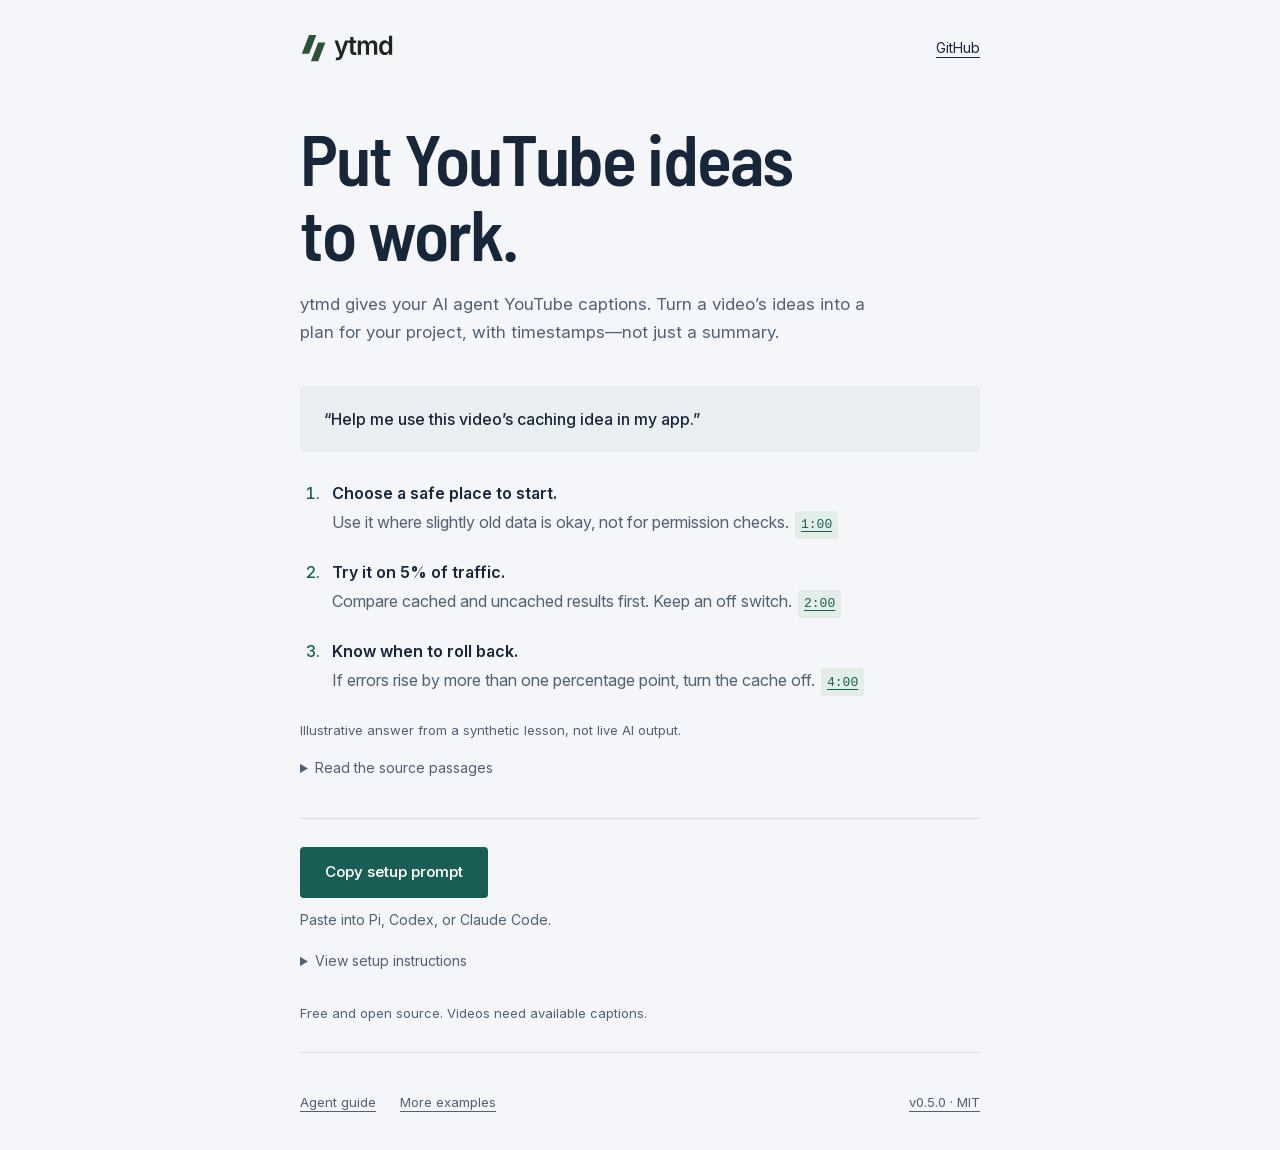
==== site/index.html @ 520b47d1 "Simplify the landing page to one use case and one setup action." ====
<!doctype html>
<html lang="en">
<head>
  <meta charset="utf-8">
  <meta name="viewport" content="width=device-width, initial-scale=1">
  <meta name="theme-color" content="#f4f6fa">
  <title>ytmd — Put YouTube ideas to work</title>
  <meta name="description" content="Give your agent a YouTube video and a task. Get practical next steps, with timestamps you can check. For Pi, Codex, and Claude Code.">
  <link rel="canonical" href="https://gvkhosla.github.io/ytmd/">
  <link rel="alternate" type="text/plain" title="Agent instructions" href="./llms.txt">
  <link rel="sitemap" type="application/xml" href="./sitemap.xml">
  <meta property="og:type" content="website">
  <meta property="og:title" content="ytmd — Put YouTube ideas to work">
  <meta property="og:description" content="A video and a task. Practical next steps, with timestamps. For your existing Pi, Codex, or Claude Code agent.">
  <meta property="og:url" content="https://gvkhosla.github.io/ytmd/">
  <meta property="og:image" content="https://gvkhosla.github.io/ytmd/assets/social.png?v=0.5.0-simple1">
  <meta property="og:image:width" content="1200">
  <meta property="og:image:height" content="630">
  <meta property="og:image:alt" content="ytmd — Put YouTube ideas to work. One video, a task, and an illustrative plan with timestamps.">
  <meta name="twitter:card" content="summary_large_image">
  <meta name="twitter:title" content="ytmd — Put YouTube ideas to work">
  <meta name="twitter:description" content="Give your agent a video and a task. Get practical next steps with timestamps you can check.">
  <meta name="twitter:image" content="https://gvkhosla.github.io/ytmd/assets/social.png?v=0.5.0-simple1">
  <link rel="icon" type="image/svg+xml" href="./assets/favicon.svg">
  <link rel="preload" href="./assets/BarlowSemiCondensed-SemiBold.ttf" as="font" type="font/ttf" crossorigin>
  <link rel="preload" href="./assets/InterVariable.woff2" as="font" type="font/woff2" crossorigin>
  <link rel="stylesheet" href="./style.css?v=0.5.0-simple1">
  <script src="./app.js?v=0.5.0-simple1" defer></script>
  <script type="application/ld+json">{"@context":"https://schema.org","@type":"SoftwareApplication","name":"ytmd","url":"https://gvkhosla.github.io/ytmd/","description":"Local captions, chapter reads, and timestamped evidence for understanding and applying YouTube videos with an existing agent.","applicationCategory":"DeveloperApplication","operatingSystem":"macOS, Linux","softwareVersion":"0.5.0","license":"https://github.com/gvkhosla/ytmd/blob/v0.5.0/LICENSE","offers":{"@type":"Offer","price":"0","priceCurrency":"USD"}}</script>
</head>
<body>
  <a class="skip-link" href="#main">Skip to content</a>
  <header class="site-header page-width">
    <a class="brand" href="./" aria-label="ytmd homepage"><img src="./assets/wordmark.svg" width="94" height="29" alt="ytmd"></a>
    <a href="https://github.com/gvkhosla/ytmd">GitHub</a>
  </header>
  <main id="main" class="page-width">
    <section class="intro" aria-labelledby="hero-title">
      <h1 id="hero-title">Put YouTube ideas<br>to work.</h1>
      <p>ytmd gives your AI agent YouTube captions. Turn a video’s ideas into a plan for your project, with timestamps—not just a summary.</p>
    </section>

    <section class="example" id="use" aria-label="Example: apply a video to your app">
      <p class="question">“Help me use this video’s caching idea in my app.”</p>
      <ol class="answer">
        <li><h2>Choose a safe place to start.</h2><p>Use it where slightly old data is okay, not for permission checks. <a class="citation" href="#source-60" aria-label="Read source at 1:00">1:00</a></p></li>
        <li><h2>Try it on 5% of traffic.</h2><p>Compare cached and uncached results first. Keep an off switch. <a class="citation" href="#source-120" aria-label="Read source at 2:00">2:00</a></p></li>
        <li><h2>Know when to roll back.</h2><p>If errors rise by more than one percentage point, turn the cache off. <a class="citation" href="#source-240" aria-label="Read source at 4:00">4:00</a></p></li>
      </ol>
      <p class="example-note">Illustrative answer from a synthetic lesson, not live AI output.</p>
      <details class="sources" id="sources">
        <summary>Read the source passages</summary>
        <article id="source-60" tabindex="-1"><h3>1:00 · Prerequisites</h3><p id="quote-60">Prerequisites: measure baseline latency and errors, and confirm that this endpoint permits data up to thirty seconds old. Never use this recipe for authorization decisions.</p></article>
        <article id="source-120" tabindex="-1"><h3>2:00 · Rollout</h3><p id="quote-120">Rollout procedure: shadow reads first, compare the cached and uncached responses, then enable caching for five percent of traffic behind a reversible flag.</p></article>
        <article id="source-240" tabindex="-1"><h3>4:00 · Rollback</h3><p id="quote-240">Rollback condition: if the error rate increases by more than one percentage point over baseline, disable the flag and restore uncached reads. Keep monitoring after rollback.</p></article>
        <p class="source-note">Three selected passages, not a full review. <a href="https://github.com/gvkhosla/ytmd/blob/v0.5.0/evals/cases.json">Full synthetic lesson</a>.</p>
      </details>
    </section>

    <section class="setup" aria-label="Set up ytmd">
      <button class="button" type="button" data-copy="agent-prompt" hidden>Copy setup prompt</button>
      <p class="compatibility">Paste into Pi, Codex, or Claude Code.</p>
      <details id="install">
        <summary>View setup instructions</summary>
        <p id="agent-prompt">Install ytmd using https://gvkhosla.github.io/ytmd/llms.txt. Read the instructions and installer first. Check dependencies, ask before making system changes, and install the CLI and skill for my agent. Verify with ytmd doctor.</p>
        <p>Then restart your agent and give it a video URL and a task.</p>
        <a href="https://github.com/gvkhosla/ytmd#install">Prefer the terminal?</a>
      </details>
      <p class="requirements">Free and open source. Videos need available captions.</p>
    </section>
  </main>
  <footer class="site-footer page-width"><nav aria-label="Documentation"><a href="./llms.txt">Agent guide</a><a href="https://github.com/gvkhosla/ytmd/blob/v0.5.0/examples/README.md">More examples</a></nav><a href="https://github.com/gvkhosla/ytmd/releases/tag/v0.5.0">v0.5.0 · MIT</a></footer>
  <noscript><p class="page-width no-script">Open “View setup instructions” to copy the prompt manually.</p></noscript>
  <p id="copy-status" class="copy-status" role="status" aria-live="polite"></p>
</body>
</html>
---- site/style.css ----
@font-face { font-family: 'Barlow Semi Condensed'; font-style: normal; font-weight: 600; font-display: swap; src: url('./assets/BarlowSemiCondensed-SemiBold.ttf') format('truetype'); }
@font-face { font-family: InterVariable; font-style: normal; font-weight: 100 900; font-display: swap; src: url('./assets/InterVariable.woff2') format('woff2'); }
:root { color-scheme: light; --paper: #f4f6fa; --ink: #172638; --muted: #526071; --green: #195e54; --green-hover: #124b43; --line: #d7dfe7; --selected: #e3eee8; }
* { box-sizing: border-box; scrollbar-color: #91a49f var(--paper); scrollbar-width: thin; }
html { scroll-behavior: smooth; scroll-padding-top: 24px; -webkit-font-smoothing: antialiased; }
body { margin: 0; background: var(--paper); color: var(--ink); font: 16px/1.65 InterVariable, system-ui, sans-serif; }
::selection { background: #e2ec70; color: var(--ink); }
[hidden] { display: none !important; }
:focus-visible { outline: 3px solid var(--green); outline-offset: 4px; }
a { color: inherit; text-underline-offset: 4px; }
a:hover { color: var(--green); }
button { font: inherit; cursor: pointer; }
button:disabled { opacity: .65; cursor: wait; }
p, h1, h2, h3, ol { margin: 0; }
p { text-wrap: pretty; }
h1 { font: 600 clamp(3.25rem, 6vw, 4.5rem)/1.04 'Barlow Semi Condensed', sans-serif; letter-spacing: -.025em; text-wrap: balance; }
h2 { font-size: 1rem; line-height: 1.5; font-weight: 600; }
h3 { font-size: .875rem; line-height: 1.5; font-weight: 600; }
.page-width { width: min(100% - 48px, 680px); margin-inline: auto; }
.skip-link:not(:focus) { position: absolute; width: 1px; height: 1px; overflow: hidden; clip-path: inset(50%); }
.skip-link:focus { position: fixed; top: 12px; left: 12px; z-index: 20; padding: 12px; background: white; }
.site-header { display: flex; align-items: center; justify-content: space-between; min-height: 96px; font-size: .875rem; }
.brand { display: inline-flex; align-items: center; }
.brand img { width: 94px; height: auto; }
.site-header > a:last-child { display: inline-flex; align-items: center; min-height: 44px; }
.intro { padding-top: 24px; }
.intro > p { margin-top: 20px; color: var(--muted); font-size: 1.0625rem; max-width: 60ch; }
.example { margin-top: 40px; }
.question { padding: 20px 24px; background: #e9eef2; border-radius: 4px; font-size: 1rem; font-weight: 500; }
.answer { padding-left: 24px; margin-top: 28px; }
.answer > li { padding-left: 8px; }
.answer > li + li { margin-top: 20px; }
.answer > li::marker { color: var(--green); font-weight: 500; }
.answer p { color: var(--muted); margin-top: 4px; max-width: 65ch; }
.citation { display: inline-flex; align-items: center; min-height: 28px; padding-inline: 6px; margin-inline: 2px; border-radius: 3px; font: 500 .8125rem/1.5 'SFMono-Regular', Consolas, monospace; font-variant-numeric: tabular-nums; background: var(--selected); color: var(--green); text-underline-offset: 3px; }
.citation:hover { background: var(--green); color: white; }
.example-note { font-size: .8125rem; color: var(--muted); margin-top: 24px; }
summary { cursor: pointer; min-height: 44px; padding-block: 10px; font-size: .875rem; color: var(--muted); }
summary:hover { color: var(--green); }
.sources { margin-top: 4px; }
.sources article { padding: 20px; margin-top: 12px; background: #edf1f5; border-radius: 4px; scroll-margin-top: 24px; }
.sources article p { margin-top: 8px; font-size: .9375rem; color: var(--muted); }
.sources article:target { background: var(--selected); }
.sources article:focus { outline: 2px solid var(--green); outline-offset: 2px; }
.source-note { margin-top: 16px; font-size: .8125rem; color: var(--muted); }
.setup { border-top: 1px solid var(--line); margin-top: 28px; padding-top: 28px; }
.button { display: inline-flex; align-items: center; justify-content: center; min-height: 50px; padding: 12px 24px; border: 1px solid transparent; border-radius: 4px; background: var(--green); color: white; font-size: .9375rem; font-weight: 550; }
.button:hover { background: var(--green-hover); }
.compatibility { color: var(--muted); margin-top: 10px; font-size: .875rem; }
#install { margin-top: 8px; }
#install > p { margin-block: 12px; font-size: .9375rem; max-width: 65ch; }
#agent-prompt { padding: 20px; background: #e9eef2; border-radius: 4px; overflow-wrap: anywhere; }
#install > a { display: inline-flex; align-items: center; min-height: 44px; font-size: .875rem; }
.requirements { margin-top: 20px; color: var(--muted); font-size: .8125rem; }
.site-footer { display: flex; align-items: center; justify-content: space-between; gap: 24px; padding-block: 28px; margin-top: 28px; border-top: 1px solid var(--line); color: var(--muted); font-size: .8125rem; }
.site-footer nav { display: flex; gap: 24px; }
.site-footer a { display: inline-flex; align-items: center; min-height: 44px; }
.no-script { padding-bottom: 24px; color: var(--muted); font-size: .875rem; }
.copy-status { position: fixed; bottom: 24px; left: 50%; transform: translateX(-50%); z-index: 20; width: max-content; max-width: calc(100% - 32px); padding: 14px 20px; background: var(--ink); color: white; border-radius: 4px; font-size: .875rem; box-shadow: 0 8px 24px rgb(0 0 0 / 15%); }
.copy-status:empty { display: none; }
@media (max-width: 600px) {
  .page-width { width: calc(100% - 40px); }
  .site-header { min-height: 76px; }
  .intro { padding-top: 16px; }
  .intro > p { font-size: 1rem; }
  .example { margin-top: 28px; }
  .question { padding: 18px; }
  .answer { padding-left: 20px; margin-top: 24px; }
  .answer > li { padding-left: 4px; }
  .citation { min-height: 32px; }
  .button { width: 100%; }
  .site-footer { gap: 12px; flex-wrap: wrap; }
  .site-footer nav { gap: 20px; }
  .site-footer a { min-height: 48px; }
}
@media (prefers-reduced-motion: reduce) { html { scroll-behavior: auto; } }
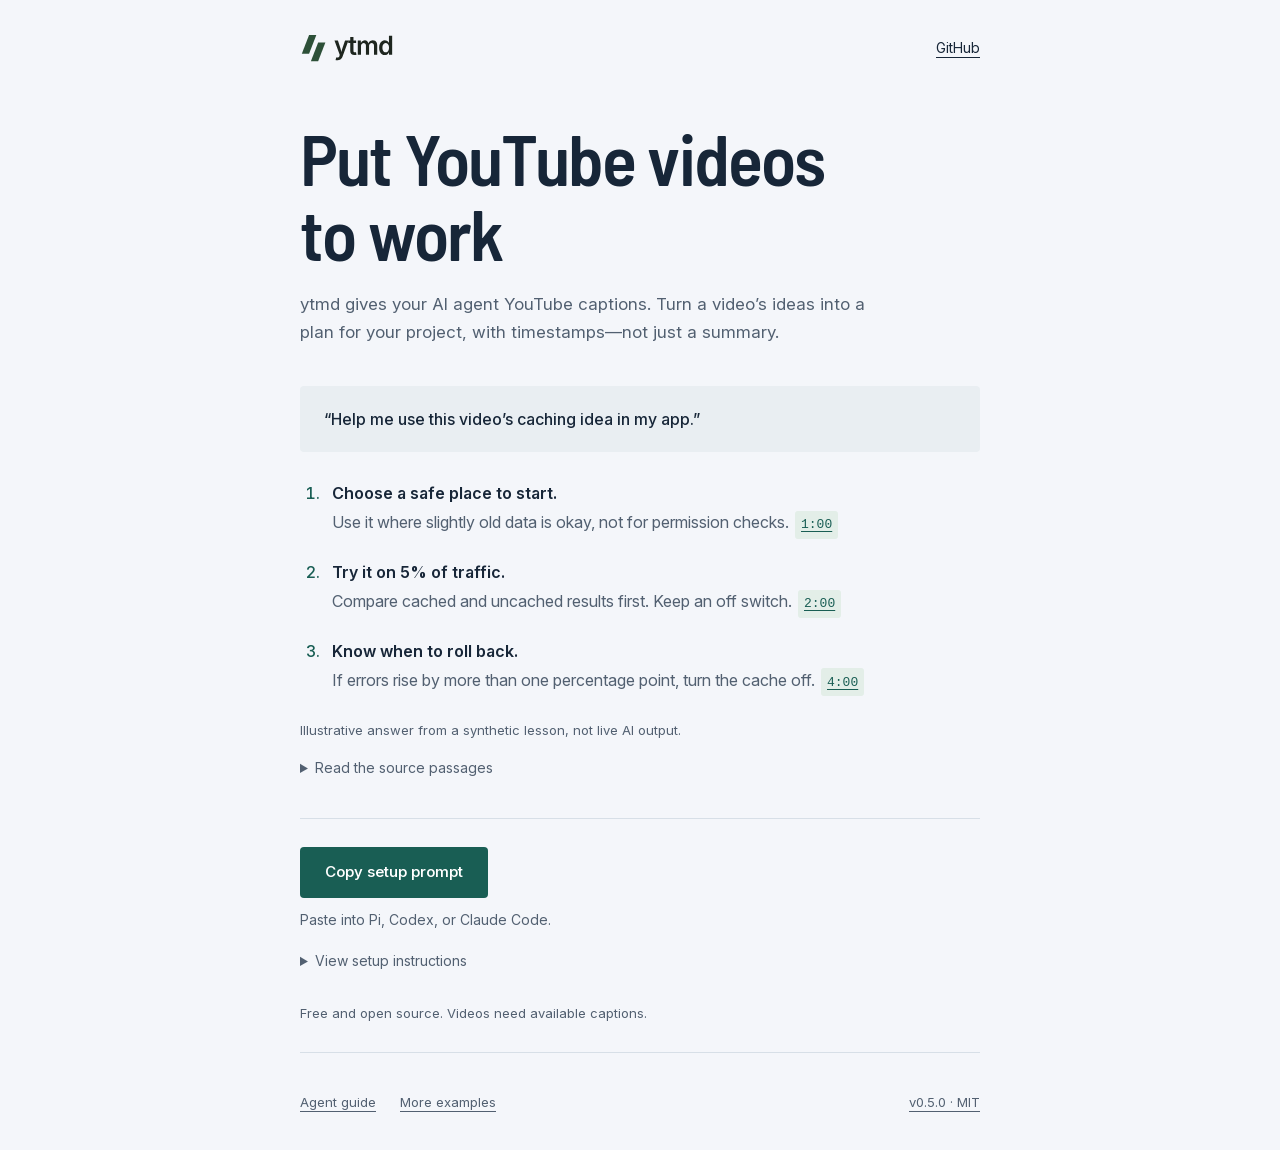
==== commit d915ca14: "Use Put YouTube videos to work as the homepage headline." ====
--- a/site/index.html
+++ b/site/index.html
@@ -36,7 +36,7 @@
   </header>
   <main id="main" class="page-width">
     <section class="intro" aria-labelledby="hero-title">
-      <h1 id="hero-title">Put YouTube ideas<br>to work.</h1>
+      <h1 id="hero-title">Put YouTube videos<br>to work</h1>
       <p>ytmd gives your AI agent YouTube captions. Turn a video’s ideas into a plan for your project, with timestamps—not just a summary.</p>
     </section>
 
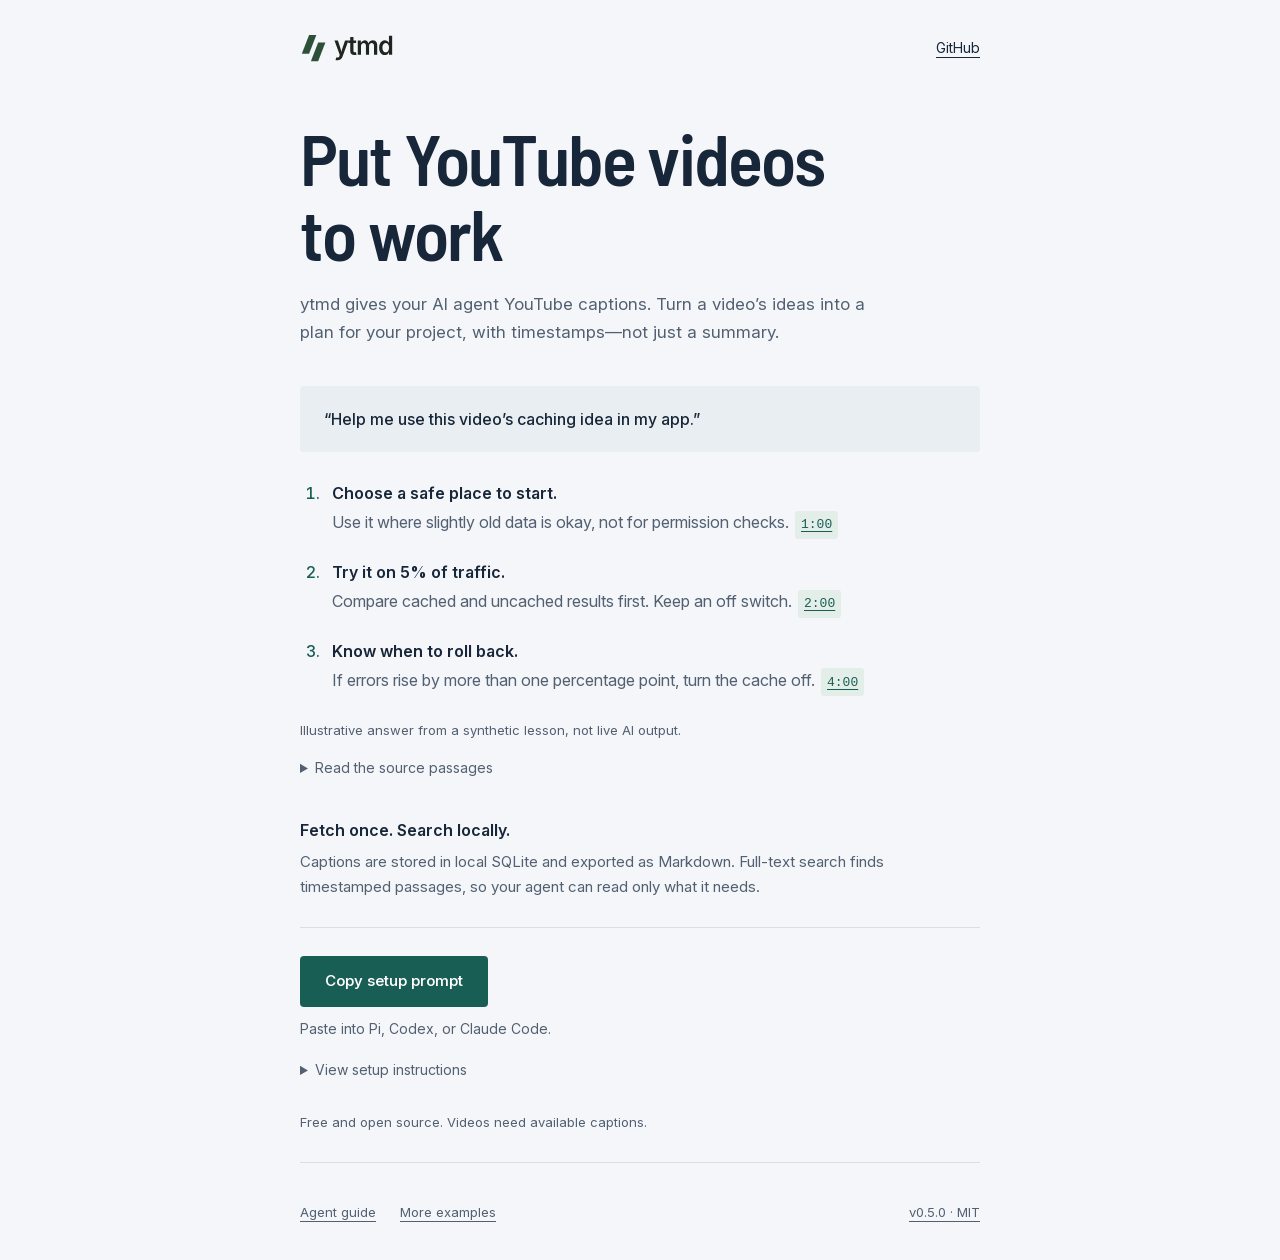
==== commit 3cab3d0e: "Add a short explanation of local storage and full-text retrieval." ====
--- a/site/index.html
+++ b/site/index.html
@@ -24,7 +24,7 @@
   <link rel="icon" type="image/svg+xml" href="./assets/favicon.svg">
   <link rel="preload" href="./assets/BarlowSemiCondensed-SemiBold.ttf" as="font" type="font/ttf" crossorigin>
   <link rel="preload" href="./assets/InterVariable.woff2" as="font" type="font/woff2" crossorigin>
-  <link rel="stylesheet" href="./style.css?v=0.5.0-simple1">
+  <link rel="stylesheet" href="./style.css?v=0.5.0-simple2">
   <script src="./app.js?v=0.5.0-simple1" defer></script>
   <script type="application/ld+json">{"@context":"https://schema.org","@type":"SoftwareApplication","name":"ytmd","url":"https://gvkhosla.github.io/ytmd/","description":"Local captions, chapter reads, and timestamped evidence for understanding and applying YouTube videos with an existing agent.","applicationCategory":"DeveloperApplication","operatingSystem":"macOS, Linux","softwareVersion":"0.5.0","license":"https://github.com/gvkhosla/ytmd/blob/v0.5.0/LICENSE","offers":{"@type":"Offer","price":"0","priceCurrency":"USD"}}</script>
 </head>
@@ -57,6 +57,11 @@
       </details>
     </section>
 
+    <section class="how-it-works" aria-labelledby="how-title">
+      <h2 id="how-title">Fetch once. Search locally.</h2>
+      <p>Captions are stored in local SQLite and exported as Markdown. Full-text search finds timestamped passages, so your agent can read only what it needs.</p>
+    </section>
+
     <section class="setup" aria-label="Set up ytmd">
       <button class="button" type="button" data-copy="agent-prompt" hidden>Copy setup prompt</button>
       <p class="compatibility">Paste into Pi, Codex, or Claude Code.</p>
--- a/site/style.css
+++ b/site/style.css
@@ -43,6 +43,8 @@
 .sources article:target { background: var(--selected); }
 .sources article:focus { outline: 2px solid var(--green); outline-offset: 2px; }
 .source-note { margin-top: 16px; font-size: .8125rem; color: var(--muted); }
+.how-it-works { margin-top: 28px; }
+.how-it-works p { margin-top: 8px; color: var(--muted); font-size: .9375rem; max-width: 65ch; }
 .setup { border-top: 1px solid var(--line); margin-top: 28px; padding-top: 28px; }
 .button { display: inline-flex; align-items: center; justify-content: center; min-height: 50px; padding: 12px 24px; border: 1px solid transparent; border-radius: 4px; background: var(--green); color: white; font-size: .9375rem; font-weight: 550; }
 .button:hover { background: var(--green-hover); }
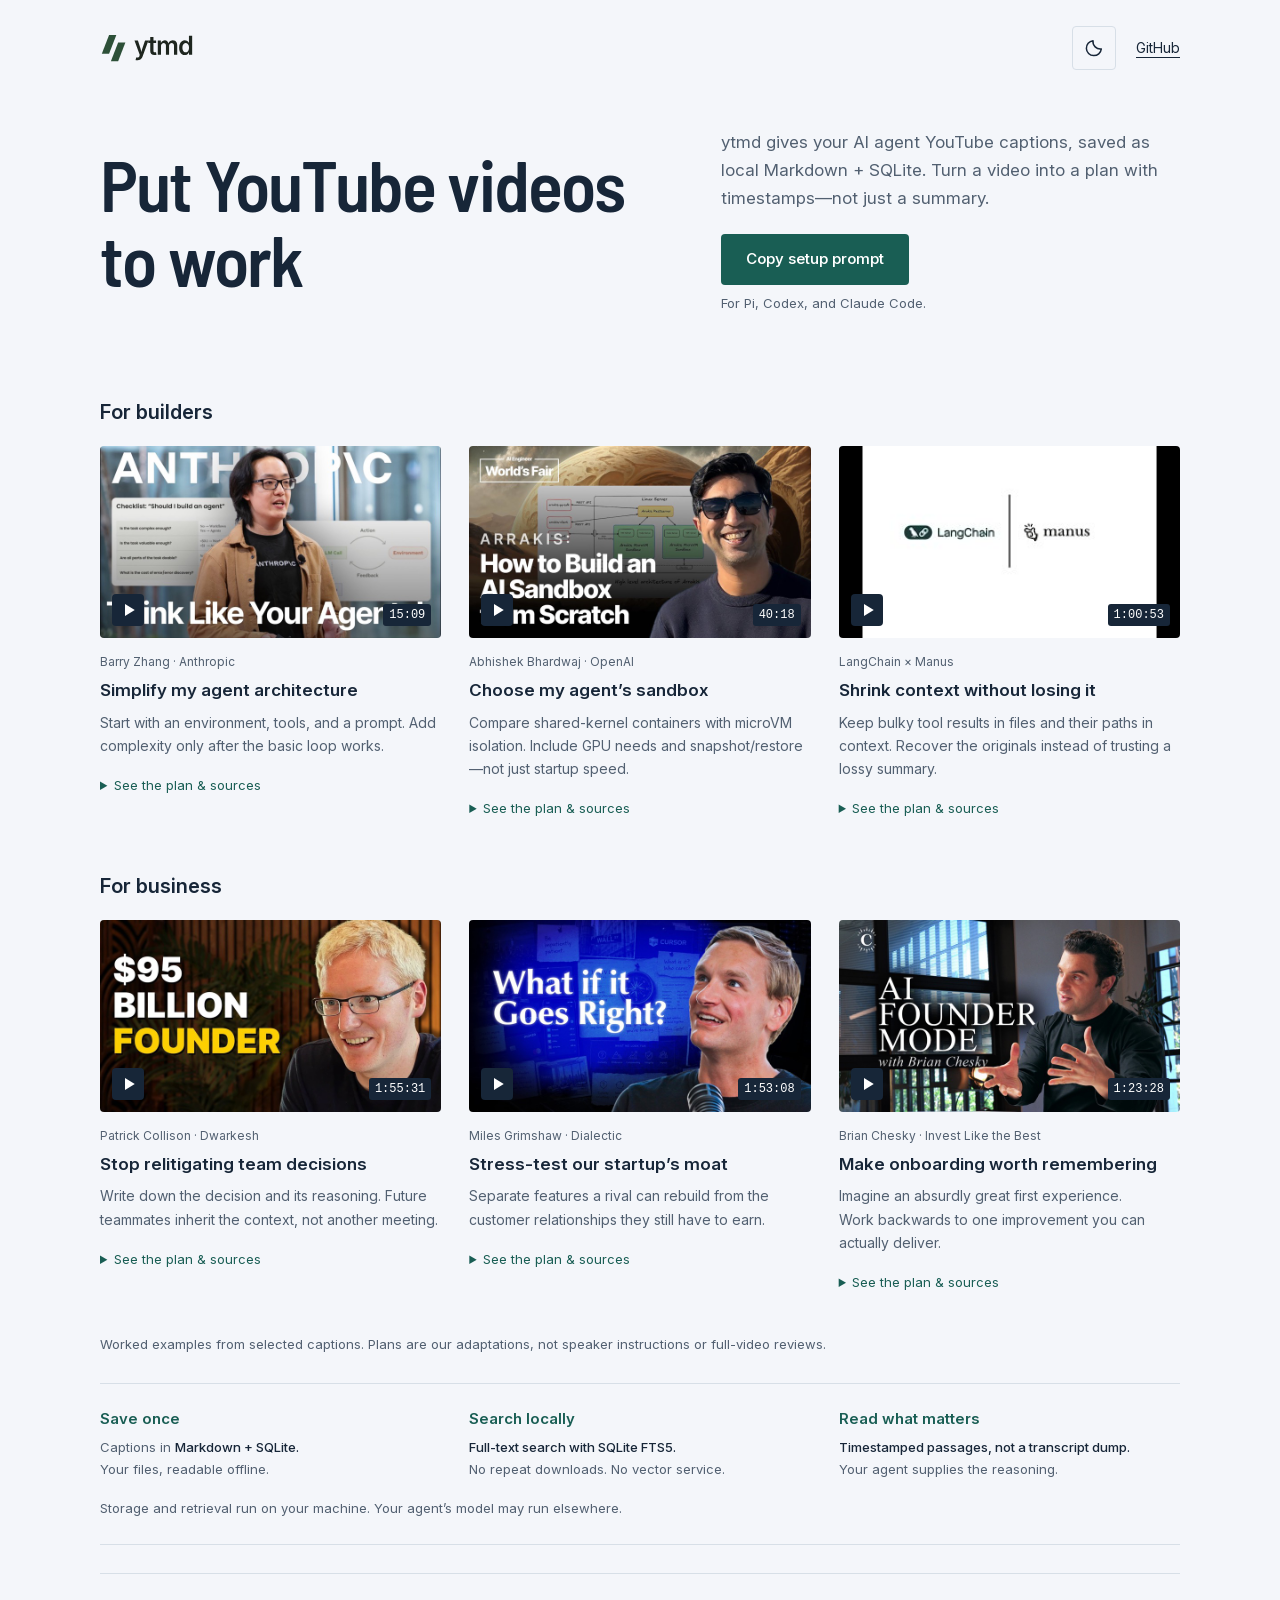
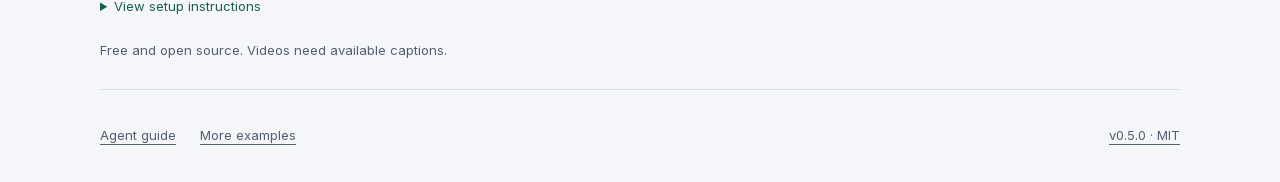
==== commit f1d6a2c2: "Show real video workflows with thumbnails and dark mode" ====
--- a/site/index.html
+++ b/site/index.html
@@ -4,67 +4,231 @@
   <meta charset="utf-8">
   <meta name="viewport" content="width=device-width, initial-scale=1">
   <meta name="theme-color" content="#f4f6fa">
-  <title>ytmd — Put YouTube ideas to work</title>
+  <meta name="color-scheme" content="light dark">
+  <script src="./theme.js?v=0.5.0-videos1"></script>
+  <title>ytmd — Put YouTube videos to work</title>
   <meta name="description" content="Give your agent a YouTube video and a task. Get practical next steps, with timestamps you can check. For Pi, Codex, and Claude Code.">
   <link rel="canonical" href="https://gvkhosla.github.io/ytmd/">
   <link rel="alternate" type="text/plain" title="Agent instructions" href="./llms.txt">
   <link rel="sitemap" type="application/xml" href="./sitemap.xml">
   <meta property="og:type" content="website">
-  <meta property="og:title" content="ytmd — Put YouTube ideas to work">
+  <meta property="og:title" content="ytmd — Put YouTube videos to work">
   <meta property="og:description" content="A video and a task. Practical next steps, with timestamps. For your existing Pi, Codex, or Claude Code agent.">
   <meta property="og:url" content="https://gvkhosla.github.io/ytmd/">
-  <meta property="og:image" content="https://gvkhosla.github.io/ytmd/assets/social.png?v=0.5.0-simple1">
+  <meta property="og:image" content="https://gvkhosla.github.io/ytmd/assets/social.png?v=0.5.0-videos1">
   <meta property="og:image:width" content="1200">
   <meta property="og:image:height" content="630">
-  <meta property="og:image:alt" content="ytmd — Put YouTube ideas to work. One video, a task, and an illustrative plan with timestamps.">
+  <meta property="og:image:alt" content="Put YouTube videos to work. Six real video thumbnails. Local Markdown and SQLite, with evidence for your agent.">
   <meta name="twitter:card" content="summary_large_image">
-  <meta name="twitter:title" content="ytmd — Put YouTube ideas to work">
+  <meta name="twitter:title" content="ytmd — Put YouTube videos to work">
   <meta name="twitter:description" content="Give your agent a video and a task. Get practical next steps with timestamps you can check.">
-  <meta name="twitter:image" content="https://gvkhosla.github.io/ytmd/assets/social.png?v=0.5.0-simple1">
+  <meta name="twitter:image" content="https://gvkhosla.github.io/ytmd/assets/social.png?v=0.5.0-videos1">
   <link rel="icon" type="image/svg+xml" href="./assets/favicon.svg">
   <link rel="preload" href="./assets/BarlowSemiCondensed-SemiBold.ttf" as="font" type="font/ttf" crossorigin>
   <link rel="preload" href="./assets/InterVariable.woff2" as="font" type="font/woff2" crossorigin>
-  <link rel="stylesheet" href="./style.css?v=0.5.0-simple2">
-  <script src="./app.js?v=0.5.0-simple1" defer></script>
+  <link rel="stylesheet" href="./style.css?v=0.5.0-videos1">
+  <script src="./app.js?v=0.5.0-videos1" defer></script>
   <script type="application/ld+json">{"@context":"https://schema.org","@type":"SoftwareApplication","name":"ytmd","url":"https://gvkhosla.github.io/ytmd/","description":"Local captions, chapter reads, and timestamped evidence for understanding and applying YouTube videos with an existing agent.","applicationCategory":"DeveloperApplication","operatingSystem":"macOS, Linux","softwareVersion":"0.5.0","license":"https://github.com/gvkhosla/ytmd/blob/v0.5.0/LICENSE","offers":{"@type":"Offer","price":"0","priceCurrency":"USD"}}</script>
 </head>
 <body>
   <a class="skip-link" href="#main">Skip to content</a>
   <header class="site-header page-width">
     <a class="brand" href="./" aria-label="ytmd homepage"><img src="./assets/wordmark.svg" width="94" height="29" alt="ytmd"></a>
-    <a href="https://github.com/gvkhosla/ytmd">GitHub</a>
+    <nav class="header-actions" aria-label="Site">
+      <button class="theme-toggle" id="theme-toggle" type="button" aria-label="Switch to dark mode" hidden>
+        <svg viewBox="0 0 24 24" width="20" height="20" fill="none" stroke="currentColor" stroke-width="1.8" stroke-linecap="round" stroke-linejoin="round" aria-hidden="true">
+          <path class="theme-moon" d="M20.8 13.2A9 9 0 0 1 10.8 3.2a9 9 0 1 0 10 10Z"/>
+          <g class="theme-sun"><circle cx="12" cy="12" r="4"/><path d="M12 2v2m0 16v2M2 12h2m16 0h2M4.9 4.9l1.4 1.4m11.4 11.4 1.4 1.4M4.9 19.1l1.4-1.4M17.7 6.3l1.4-1.4"/></g>
+        </svg>
+      </button>
+      <a href="https://github.com/gvkhosla/ytmd">GitHub</a>
+    </nav>
   </header>
   <main id="main" class="page-width">
     <section class="intro" aria-labelledby="hero-title">
       <h1 id="hero-title">Put YouTube videos<br>to work</h1>
-      <p>ytmd gives your AI agent YouTube captions. Turn a video’s ideas into a plan for your project, with timestamps—not just a summary.</p>
+      <div class="pitch">
+        <p>ytmd gives your AI agent YouTube captions, saved as local Markdown + SQLite. Turn a video into a plan with timestamps—not just a summary.</p>
+        <button class="button" type="button" data-copy="agent-prompt" hidden>Copy setup prompt</button>
+        <p class="compatibility">For Pi, Codex, and Claude Code.</p>
+        <noscript><a href="#install">Set up ytmd</a></noscript>
+      </div>
     </section>
 
-    <section class="example" id="use" aria-label="Example: apply a video to your app">
-      <p class="question">“Help me use this video’s caching idea in my app.”</p>
-      <ol class="answer">
-        <li><h2>Choose a safe place to start.</h2><p>Use it where slightly old data is okay, not for permission checks. <a class="citation" href="#source-60" aria-label="Read source at 1:00">1:00</a></p></li>
-        <li><h2>Try it on 5% of traffic.</h2><p>Compare cached and uncached results first. Keep an off switch. <a class="citation" href="#source-120" aria-label="Read source at 2:00">2:00</a></p></li>
-        <li><h2>Know when to roll back.</h2><p>If errors rise by more than one percentage point, turn the cache off. <a class="citation" href="#source-240" aria-label="Read source at 4:00">4:00</a></p></li>
+    <!-- BEGIN VIDEO EXAMPLES -->
+    <section id="use" aria-label="Real video examples">
+      <section class="video-group" aria-labelledby="technical-title">
+        <h2 id="technical-title">For builders</h2>
+        <div class="video-grid">
+          <article class="video" aria-labelledby="task-D7_ipDqhtwk">
+            <a class="thumbnail" href="https://www.youtube.com/watch?v=D7_ipDqhtwk" aria-label="Watch How We Build Effective Agents: Barry Zhang, Anthropic on YouTube">
+              <img src="./assets/videos/D7_ipDqhtwk.jpg" width="320" height="180" loading="lazy" decoding="async" alt="">
+              <svg class="play" viewBox="0 0 32 32" width="32" height="32" aria-hidden="true"><path d="M12 8l13 8-13 8z"/></svg>
+              <span class="duration" aria-hidden="true">15:09</span>
+            </a>
+            <p class="byline">Barry Zhang · Anthropic</p>
+            <h3 id="task-D7_ipDqhtwk">Simplify my agent architecture</h3>
+            <p class="result">Start with an environment, tools, and a prompt. Add complexity only after the basic loop works.</p>
+            <details class="plan" id="plan-D7_ipDqhtwk">
+              <summary>See the plan &amp; sources</summary>
+              <p class="plan-label">Suggested next steps</p>
+              <ol>
+                <li>Define the environment, available tools, goals, and stopping conditions.</li>
+                <li>Start with one model–tool loop. Inspect the feedback each tool returns.</li>
+                <li>Test representative tasks before adding routing, memory, or parallel agents.</li>
+              </ol>
+              <div class="evidence" id="evidence-D7_ipDqhtwk" tabindex="-1">
+                <p class="source-title"><a href="https://www.youtube.com/watch?v=D7_ipDqhtwk">How We Build Effective Agents: Barry Zhang, Anthropic</a></p>
+                <blockquote><p><q>They&#x27;re models using tools in a loop.</q> <a class="citation" href="https://www.youtube.com/watch?v=D7_ipDqhtwk&amp;t=346s" aria-label="Watch source at 5:46">5:46</a></p></blockquote>
+                <blockquote><p><q>any complexity up front is really going to kill iteration speed.</q> <a class="citation" href="https://www.youtube.com/watch?v=D7_ipDqhtwk&amp;t=378s" aria-label="Watch source at 6:18">6:18</a></p></blockquote>
+                <p class="coverage">Selected search passages about simplicity, tools, and agent loops; not the full talk. Automatic captions; may contain errors.</p>
+              </div>
+            </details>
+          </article>
+          <article class="video" aria-labelledby="task-wsFd22SL1s8">
+            <a class="thumbnail" href="https://www.youtube.com/watch?v=wsFd22SL1s8" aria-label="Watch Arrakis: How To Build An AI Sandbox From Scratch - Abhishek Bhardwaj, OpenAI on YouTube">
+              <img src="./assets/videos/wsFd22SL1s8.jpg" width="320" height="180" loading="lazy" decoding="async" alt="">
+              <svg class="play" viewBox="0 0 32 32" width="32" height="32" aria-hidden="true"><path d="M12 8l13 8-13 8z"/></svg>
+              <span class="duration" aria-hidden="true">40:18</span>
+            </a>
+            <p class="byline">Abhishek Bhardwaj · OpenAI</p>
+            <h3 id="task-wsFd22SL1s8">Choose my agent’s sandbox</h3>
+            <p class="result">Compare shared-kernel containers with microVM isolation. Include GPU needs and snapshot/restore—not just startup speed.</p>
+            <details class="plan" id="plan-wsFd22SL1s8">
+              <summary>See the plan &amp; sources</summary>
+              <p class="plan-label">Suggested next steps</p>
+              <ol>
+                <li>Define what untrusted code must not access: host data, credentials, and network destinations.</li>
+                <li>Compare isolation boundaries, GPU support, and I/O costs for your workload.</li>
+                <li>Prototype snapshot, execute, and restore. Verify state recovery and cleanup with a failing task.</li>
+              </ol>
+              <div class="evidence" id="evidence-wsFd22SL1s8" tabindex="-1">
+                <p class="source-title"><a href="https://www.youtube.com/watch?v=wsFd22SL1s8">Arrakis: How To Build An AI Sandbox From Scratch - Abhishek Bhardwaj, OpenAI</a></p>
+                <blockquote><p><q>each VM has its own guest user space and guest kernel.</q> <a class="citation" href="https://www.youtube.com/watch?v=wsFd22SL1s8&amp;t=874s" aria-label="Watch source at 14:34">14:34</a></p></blockquote>
+                <blockquote><p><q>you do get GPU access more easily in G Visor and containers versus like microVMs</q> <a class="citation" href="https://www.youtube.com/watch?v=wsFd22SL1s8&amp;t=1402s" aria-label="Watch source at 23:22">23:22</a></p></blockquote>
+                <p class="coverage">Selected passages on isolation, security trade-offs, and snapshot/restore. The search bundle was budget-limited; not a full architecture review. Automatic captions; may contain errors.</p>
+              </div>
+            </details>
+          </article>
+          <article class="video" aria-labelledby="task-6_BcCthVvb8">
+            <a class="thumbnail" href="https://www.youtube.com/watch?v=6_BcCthVvb8" aria-label="Watch Context Engineering for AI Agents with LangChain and Manus on YouTube">
+              <img src="./assets/videos/6_BcCthVvb8.jpg" width="320" height="180" loading="lazy" decoding="async" alt="">
+              <svg class="play" viewBox="0 0 32 32" width="32" height="32" aria-hidden="true"><path d="M12 8l13 8-13 8z"/></svg>
+              <span class="duration" aria-hidden="true">1:00:53</span>
+            </a>
+            <p class="byline">LangChain × Manus</p>
+            <h3 id="task-6_BcCthVvb8">Shrink context without losing it</h3>
+            <p class="result">Keep bulky tool results in files and their paths in context. Recover the originals instead of trusting a lossy summary.</p>
+            <details class="plan" id="plan-6_BcCthVvb8">
+              <summary>See the plan &amp; sources</summary>
+              <p class="plan-label">Suggested next steps</p>
+              <ol>
+                <li>Persist bulky results; keep paths so the agent can retrieve the originals.</li>
+                <li>Compact older calls first. Retain recent complete tool examples.</li>
+                <li>Evaluate task success and missing-field errors before turning to lossy summaries.</li>
+              </ol>
+              <div class="evidence" id="evidence-6_BcCthVvb8" tabindex="-1">
+                <p class="source-title"><a href="https://www.youtube.com/watch?v=6_BcCthVvb8">Context Engineering for AI Agents with LangChain and Manus</a></p>
+                <blockquote><p><q>drop the super long content field and just keep the path.</q> <a class="citation" href="https://www.youtube.com/watch?v=6_BcCthVvb8&amp;t=954s" aria-label="Watch source at 15:54">15:54</a></p></blockquote>
+                <blockquote><p><q>we still like keep the last few tool calls and tool results in full detail</q> <a class="citation" href="https://www.youtube.com/watch?v=6_BcCthVvb8&amp;t=1127s" aria-label="Watch source at 18:47">18:47</a></p></blockquote>
+                <p class="coverage">Chapter 4, Context reduction in Manus, read completely. Adjacent overlapping caption cues included; not the full conversation. Automatic captions; may contain errors.</p>
+              </div>
+            </details>
+          </article>
+        </div>
+      </section>
+      <section class="video-group" aria-labelledby="business-title">
+        <h2 id="business-title">For business</h2>
+        <div class="video-grid">
+          <article class="video" aria-labelledby="task-WU-lBOAS1VQ">
+            <a class="thumbnail" href="https://www.youtube.com/watch?v=WU-lBOAS1VQ" aria-label="Watch Patrick Collison — Why Silicon Valley&#x27;s most talented should leave on YouTube">
+              <img src="./assets/videos/WU-lBOAS1VQ.jpg" width="320" height="180" loading="lazy" decoding="async" alt="">
+              <svg class="play" viewBox="0 0 32 32" width="32" height="32" aria-hidden="true"><path d="M12 8l13 8-13 8z"/></svg>
+              <span class="duration" aria-hidden="true">1:55:31</span>
+            </a>
+            <p class="byline">Patrick Collison · Dwarkesh</p>
+            <h3 id="task-WU-lBOAS1VQ">Stop relitigating team decisions</h3>
+            <p class="result">Write down the decision and its reasoning. Future teammates inherit the context, not another meeting.</p>
+            <details class="plan" id="plan-WU-lBOAS1VQ">
+              <summary>See the plan &amp; sources</summary>
+              <p class="plan-label">Suggested next steps</p>
+              <ol>
+                <li>Pick a recurring decision your team keeps reopening.</li>
+                <li>Write a one-page note: options, rationale, owner, and a revisit trigger.</li>
+                <li>Ask someone outside the meeting to explain the decision using only that note.</li>
+              </ol>
+              <div class="evidence" id="evidence-WU-lBOAS1VQ" tabindex="-1">
+                <p class="source-title"><a href="https://www.youtube.com/watch?v=WU-lBOAS1VQ">Patrick Collison — Why Silicon Valley&#x27;s most talented should leave</a></p>
+                <blockquote><p><q>I and lots of people write things in order to organize one&#x27;s own thoughts.</q> <a class="citation" href="https://www.youtube.com/watch?v=WU-lBOAS1VQ&amp;t=5368s" aria-label="Watch source at 1:29:28">1:29:28</a></p></blockquote>
+                <p class="coverage">The requested 1:29:02–1:34:02 window on Stripe’s writing culture and internal LLM tools, including overlapping caption cues. Not the full interview. Creator-provided captions; may contain errors.</p>
+              </div>
+            </details>
+          </article>
+          <article class="video" aria-labelledby="task-MZ14rrkHVbg">
+            <a class="thumbnail" href="https://www.youtube.com/watch?v=MZ14rrkHVbg" aria-label="Watch Thrive Capital’s Miles Grimshaw: Why Software Moats Just Disappeared on YouTube">
+              <img src="./assets/videos/MZ14rrkHVbg.jpg" width="320" height="180" loading="lazy" decoding="async" alt="">
+              <svg class="play" viewBox="0 0 32 32" width="32" height="32" aria-hidden="true"><path d="M12 8l13 8-13 8z"/></svg>
+              <span class="duration" aria-hidden="true">1:53:08</span>
+            </a>
+            <p class="byline">Miles Grimshaw · Dialectic</p>
+            <h3 id="task-MZ14rrkHVbg">Stress-test our startup’s moat</h3>
+            <p class="result">Separate features a rival can rebuild from the customer relationships they still have to earn.</p>
+            <details class="plan" id="plan-MZ14rrkHVbg">
+              <summary>See the plan &amp; sources</summary>
+              <p class="plan-label">Suggested next steps</p>
+              <ol>
+                <li>List the features a well-funded rival could recreate with today’s tools.</li>
+                <li>Identify customers and ecosystem relationships that a replica would still have to win.</li>
+                <li>Try one customer-specific feature; check whether customers value it enough to stay.</li>
+              </ol>
+              <div class="evidence" id="evidence-MZ14rrkHVbg" tabindex="-1">
+                <p class="source-title"><a href="https://www.youtube.com/watch?v=MZ14rrkHVbg">Thrive Capital’s Miles Grimshaw: Why Software Moats Just Disappeared</a></p>
+                <blockquote><p><q>Might not have any residents yet, but you can build that city.</q> <a class="citation" href="https://www.youtube.com/watch?v=MZ14rrkHVbg&amp;t=3444s" aria-label="Watch source at 57:24">57:24</a></p></blockquote>
+                <blockquote><p><q>companies now should say yes to like one customer&#x27;s needed feature.</q> <a class="citation" href="https://www.youtube.com/watch?v=MZ14rrkHVbg&amp;t=3714s" aria-label="Watch source at 1:01:54">1:01:54</a></p></blockquote>
+                <p class="coverage">The requested 54:25–1:03:30 window on software moats and bespoke features, including overlapping caption cues. An investor’s thesis, not a verified forecast or full interview review. Creator-provided captions; may contain errors.</p>
+              </div>
+            </details>
+          </article>
+          <article class="video" aria-labelledby="task-eURcW5_uS60">
+            <a class="thumbnail" href="https://www.youtube.com/watch?v=eURcW5_uS60" aria-label="Watch How Brian Chesky Is Redesigning Airbnb for the AI Era on YouTube">
+              <img src="./assets/videos/eURcW5_uS60.jpg" width="320" height="180" loading="lazy" decoding="async" alt="">
+              <svg class="play" viewBox="0 0 32 32" width="32" height="32" aria-hidden="true"><path d="M12 8l13 8-13 8z"/></svg>
+              <span class="duration" aria-hidden="true">1:23:28</span>
+            </a>
+            <p class="byline">Brian Chesky · Invest Like the Best</p>
+            <h3 id="task-eURcW5_uS60">Make onboarding worth remembering</h3>
+            <p class="result">Imagine an absurdly great first experience. Work backwards to one improvement you can actually deliver.</p>
+            <details class="plan" id="plan-eURcW5_uS60">
+              <summary>See the plan &amp; sources</summary>
+              <p class="plan-label">Suggested next steps</p>
+              <ol>
+                <li>Pick one moment: a customer’s first successful use.</li>
+                <li>Sketch a five-star, seven-star, and absurd eleven-star version.</li>
+                <li>Work backwards to one affordable delight. Test it with a customer before scaling.</li>
+              </ol>
+              <div class="evidence" id="evidence-eURcW5_uS60" tabindex="-1">
+                <p class="source-title"><a href="https://www.youtube.com/watch?v=eURcW5_uS60">How Brian Chesky Is Redesigning Airbnb for the AI Era</a></p>
+                <blockquote><p><q>you keep pushing to go so absurd to 10 stars that suddenly six or seven stars doesn&#x27;t seem crazy at all.</q> <a class="citation" href="https://www.youtube.com/watch?v=eURcW5_uS60&amp;t=2356s" aria-label="Watch source at 39:16">39:16</a></p></blockquote>
+                <p class="coverage">Chapter 7, The 11-Star Experience, read completely. Adjacent overlapping caption cues included; not the full interview or a guarantee of product-market fit. Automatic captions; may contain errors.</p>
+              </div>
+            </details>
+          </article>
+        </div>
+      </section>
+      <p class="example-note">Worked examples from selected captions. Plans are our adaptations, not speaker instructions or full-video reviews.</p>
+    </section>
+    <!-- END VIDEO EXAMPLES -->
+
+    <section class="how-it-works" aria-label="Why local retrieval works better">
+      <ol class="pipeline">
+        <li><h2>Save once</h2><p>Captions in <strong>Markdown + SQLite.</strong><br>Your files, readable offline.</p></li>
+        <li><h2>Search locally</h2><p><strong>Full-text search with SQLite FTS5.</strong><br>No repeat downloads. No vector service.</p></li>
+        <li><h2>Read what matters</h2><p><strong>Timestamped passages, not a transcript dump.</strong><br>Your agent supplies the reasoning.</p></li>
       </ol>
-      <p class="example-note">Illustrative answer from a synthetic lesson, not live AI output.</p>
-      <details class="sources" id="sources">
-        <summary>Read the source passages</summary>
-        <article id="source-60" tabindex="-1"><h3>1:00 · Prerequisites</h3><p id="quote-60">Prerequisites: measure baseline latency and errors, and confirm that this endpoint permits data up to thirty seconds old. Never use this recipe for authorization decisions.</p></article>
-        <article id="source-120" tabindex="-1"><h3>2:00 · Rollout</h3><p id="quote-120">Rollout procedure: shadow reads first, compare the cached and uncached responses, then enable caching for five percent of traffic behind a reversible flag.</p></article>
-        <article id="source-240" tabindex="-1"><h3>4:00 · Rollback</h3><p id="quote-240">Rollback condition: if the error rate increases by more than one percentage point over baseline, disable the flag and restore uncached reads. Keep monitoring after rollback.</p></article>
-        <p class="source-note">Three selected passages, not a full review. <a href="https://github.com/gvkhosla/ytmd/blob/v0.5.0/evals/cases.json">Full synthetic lesson</a>.</p>
-      </details>
-    </section>
-
-    <section class="how-it-works" aria-labelledby="how-title">
-      <h2 id="how-title">Fetch once. Search locally.</h2>
-      <p>Captions are stored in local SQLite and exported as Markdown. Full-text search finds timestamped passages, so your agent can read only what it needs.</p>
+      <p class="local-note">Storage and retrieval run on your machine. Your agent’s model may run elsewhere.</p>
     </section>
 
     <section class="setup" aria-label="Set up ytmd">
-      <button class="button" type="button" data-copy="agent-prompt" hidden>Copy setup prompt</button>
-      <p class="compatibility">Paste into Pi, Codex, or Claude Code.</p>
       <details id="install">
         <summary>View setup instructions</summary>
         <p id="agent-prompt">Install ytmd using https://gvkhosla.github.io/ytmd/llms.txt. Read the instructions and installer first. Check dependencies, ask before making system changes, and install the CLI and skill for my agent. Verify with ytmd doctor.</p>
@@ -74,7 +238,7 @@
       <p class="requirements">Free and open source. Videos need available captions.</p>
     </section>
   </main>
-  <footer class="site-footer page-width"><nav aria-label="Documentation"><a href="./llms.txt">Agent guide</a><a href="https://github.com/gvkhosla/ytmd/blob/v0.5.0/examples/README.md">More examples</a></nav><a href="https://github.com/gvkhosla/ytmd/releases/tag/v0.5.0">v0.5.0 · MIT</a></footer>
+  <footer class="site-footer page-width"><nav aria-label="Documentation"><a href="./llms.txt">Agent guide</a><a href="https://github.com/gvkhosla/ytmd/blob/main/examples/README.md">More examples</a></nav><a href="https://github.com/gvkhosla/ytmd/releases/tag/v0.5.0">v0.5.0 · MIT</a></footer>
   <noscript><p class="page-width no-script">Open “View setup instructions” to copy the prompt manually.</p></noscript>
   <p id="copy-status" class="copy-status" role="status" aria-live="polite"></p>
 </body>
--- a/site/style.css
+++ b/site/style.css
@@ -1,76 +1,109 @@
 @font-face { font-family: 'Barlow Semi Condensed'; font-style: normal; font-weight: 600; font-display: swap; src: url('./assets/BarlowSemiCondensed-SemiBold.ttf') format('truetype'); }
 @font-face { font-family: InterVariable; font-style: normal; font-weight: 100 900; font-display: swap; src: url('./assets/InterVariable.woff2') format('woff2'); }
-:root { color-scheme: light; --paper: #f4f6fa; --ink: #172638; --muted: #526071; --green: #195e54; --green-hover: #124b43; --line: #d7dfe7; --selected: #e3eee8; }
+:root { color-scheme: light dark; --paper: #f4f6fa; --ink: #172638; --muted: #526071; --green: #195e54; --green-hover: #124b43; --line: #d7dfe7; --selected: #e3eee8; --on-green: #ffffff; --overlay: #172638; --on-overlay: #ffffff; --brand-filter: none; }
+:root[data-theme="light"] { color-scheme: light; }
+:root[data-theme="dark"] { color-scheme: dark; --paper: #101820; --ink: #e6edf5; --muted: #a6b5c5; --green: #8ed4bd; --green-hover: #b5e6d6; --line: #344453; --selected: #203b36; --on-green: #102820; --brand-filter: brightness(0) invert(1); }
+@media (prefers-color-scheme: dark) {
+  :root:not([data-theme="light"]) { color-scheme: dark; --paper: #101820; --ink: #e6edf5; --muted: #a6b5c5; --green: #8ed4bd; --green-hover: #b5e6d6; --line: #344453; --selected: #203b36; --on-green: #102820; --brand-filter: brightness(0) invert(1); }
+}
 * { box-sizing: border-box; scrollbar-color: #91a49f var(--paper); scrollbar-width: thin; }
 html { scroll-behavior: smooth; scroll-padding-top: 24px; -webkit-font-smoothing: antialiased; }
 body { margin: 0; background: var(--paper); color: var(--ink); font: 16px/1.65 InterVariable, system-ui, sans-serif; }
-::selection { background: #e2ec70; color: var(--ink); }
+::selection { background: var(--selected); color: var(--ink); }
 [hidden] { display: none !important; }
 :focus-visible { outline: 3px solid var(--green); outline-offset: 4px; }
 a { color: inherit; text-underline-offset: 4px; }
 a:hover { color: var(--green); }
 button { font: inherit; cursor: pointer; }
 button:disabled { opacity: .65; cursor: wait; }
-p, h1, h2, h3, ol { margin: 0; }
+p, h1, h2, h3, ol, blockquote { margin: 0; }
 p { text-wrap: pretty; }
 h1 { font: 600 clamp(3.25rem, 6vw, 4.5rem)/1.04 'Barlow Semi Condensed', sans-serif; letter-spacing: -.025em; text-wrap: balance; }
-h2 { font-size: 1rem; line-height: 1.5; font-weight: 600; }
-h3 { font-size: .875rem; line-height: 1.5; font-weight: 600; }
-.page-width { width: min(100% - 48px, 680px); margin-inline: auto; }
+h2 { font-size: 1.25rem; line-height: 1.4; font-weight: 600; }
+h3 { font-size: 1.0625rem; line-height: 1.45; font-weight: 600; text-wrap: balance; }
+.page-width { width: min(100% - 48px, 1080px); margin-inline: auto; }
 .skip-link:not(:focus) { position: absolute; width: 1px; height: 1px; overflow: hidden; clip-path: inset(50%); }
-.skip-link:focus { position: fixed; top: 12px; left: 12px; z-index: 20; padding: 12px; background: white; }
+.skip-link:focus { position: fixed; top: 12px; left: 12px; z-index: 20; padding: 12px; background: var(--paper); }
 .site-header { display: flex; align-items: center; justify-content: space-between; min-height: 96px; font-size: .875rem; }
 .brand { display: inline-flex; align-items: center; }
-.brand img { width: 94px; height: auto; }
-.site-header > a:last-child { display: inline-flex; align-items: center; min-height: 44px; }
-.intro { padding-top: 24px; }
-.intro > p { margin-top: 20px; color: var(--muted); font-size: 1.0625rem; max-width: 60ch; }
-.example { margin-top: 40px; }
-.question { padding: 20px 24px; background: #e9eef2; border-radius: 4px; font-size: 1rem; font-weight: 500; }
-.answer { padding-left: 24px; margin-top: 28px; }
-.answer > li { padding-left: 8px; }
-.answer > li + li { margin-top: 20px; }
-.answer > li::marker { color: var(--green); font-weight: 500; }
-.answer p { color: var(--muted); margin-top: 4px; max-width: 65ch; }
-.citation { display: inline-flex; align-items: center; min-height: 28px; padding-inline: 6px; margin-inline: 2px; border-radius: 3px; font: 500 .8125rem/1.5 'SFMono-Regular', Consolas, monospace; font-variant-numeric: tabular-nums; background: var(--selected); color: var(--green); text-underline-offset: 3px; }
-.citation:hover { background: var(--green); color: white; }
-.example-note { font-size: .8125rem; color: var(--muted); margin-top: 24px; }
-summary { cursor: pointer; min-height: 44px; padding-block: 10px; font-size: .875rem; color: var(--muted); }
-summary:hover { color: var(--green); }
-.sources { margin-top: 4px; }
-.sources article { padding: 20px; margin-top: 12px; background: #edf1f5; border-radius: 4px; scroll-margin-top: 24px; }
-.sources article p { margin-top: 8px; font-size: .9375rem; color: var(--muted); }
-.sources article:target { background: var(--selected); }
-.sources article:focus { outline: 2px solid var(--green); outline-offset: 2px; }
-.source-note { margin-top: 16px; font-size: .8125rem; color: var(--muted); }
-.how-it-works { margin-top: 28px; }
-.how-it-works p { margin-top: 8px; color: var(--muted); font-size: .9375rem; max-width: 65ch; }
-.setup { border-top: 1px solid var(--line); margin-top: 28px; padding-top: 28px; }
-.button { display: inline-flex; align-items: center; justify-content: center; min-height: 50px; padding: 12px 24px; border: 1px solid transparent; border-radius: 4px; background: var(--green); color: white; font-size: .9375rem; font-weight: 550; }
+.brand img { width: 94px; height: auto; filter: var(--brand-filter); }
+.header-actions { display: flex; align-items: center; gap: 20px; }
+.header-actions > a { display: inline-flex; align-items: center; min-height: 44px; }
+.theme-toggle { display: inline-flex; align-items: center; justify-content: center; width: 44px; height: 44px; border: 1px solid var(--line); border-radius: 4px; color: var(--ink); background: transparent; }
+.theme-toggle:hover { background: var(--selected); }
+.theme-sun { display: none; }
+[data-theme="dark"] .theme-moon { display: none; }
+[data-theme="dark"] .theme-sun { display: inline; }
+.intro { display: grid; grid-template-columns: 1.25fr 1fr; gap: 48px; align-items: center; padding-block: 32px 44px; }
+.pitch > p:first-child { color: var(--muted); font-size: 1.0625rem; max-width: 50ch; }
+.pitch .button { margin-top: 22px; }
+.button { display: inline-flex; align-items: center; justify-content: center; min-height: 50px; padding: 12px 24px; border: 1px solid transparent; border-radius: 4px; background: var(--green); color: var(--on-green); font-size: .9375rem; font-weight: 550; }
 .button:hover { background: var(--green-hover); }
-.compatibility { color: var(--muted); margin-top: 10px; font-size: .875rem; }
-#install { margin-top: 8px; }
+.compatibility { color: var(--muted); margin-top: 8px; font-size: .8125rem; }
+.how-it-works { margin-top: 28px; padding-block: 24px; border-block: 1px solid var(--line); }
+.pipeline { display: grid; grid-template-columns: repeat(3, minmax(0, 1fr)); gap: 28px; padding: 0; list-style: none; }
+.pipeline h2 { font-size: .9375rem; color: var(--green); }
+.pipeline p { margin-top: 8px; color: var(--muted); font-size: .8125rem; }
+.pipeline strong { color: var(--ink); font-weight: 500; }
+.local-note { margin-top: 18px; font-size: .8125rem; color: var(--muted); }
+.video-group { margin-top: 40px; }
+.video-group > h2 { margin-bottom: 20px; }
+.video-grid { display: grid; grid-template-columns: repeat(3, minmax(0, 1fr)); gap: 32px 28px; align-items: start; }
+.video { min-width: 0; }
+.thumbnail { position: relative; display: block; overflow: hidden; border-radius: 4px; background: var(--line); aspect-ratio: 16 / 9; }
+.thumbnail img { display: block; width: 100%; height: 100%; object-fit: cover; }
+.thumbnail:hover { outline: 2px solid var(--green); outline-offset: 3px; }
+.play { position: absolute; left: 12px; bottom: 12px; width: 32px; height: 32px; padding: 4px; fill: var(--on-overlay); border-radius: 4px; background: var(--overlay); }
+.duration { position: absolute; right: 10px; bottom: 12px; background: var(--overlay); color: var(--on-overlay); padding: 2px 6px; border-radius: 3px; font: 500 .75rem/1.5 'SFMono-Regular', Consolas, monospace; font-variant-numeric: tabular-nums; }
+.byline { font-size: .75rem; color: var(--muted); margin-top: 14px; }
+.video h3 { margin-top: 6px; }
+.result { font-size: .875rem; color: var(--muted); margin-top: 8px; }
+summary { cursor: pointer; min-height: 44px; padding-block: 10px; font-size: .8125rem; color: var(--green); }
+summary:hover { color: var(--green-hover); text-decoration: underline; text-underline-offset: 4px; }
+.plan { margin-top: 8px; }
+.plan-label { font-size: .8125rem; font-weight: 600; margin-block: 8px; }
+.plan ol { padding-left: 20px; font-size: .875rem; }
+.plan li + li { margin-top: 10px; }
+.plan li::marker { color: var(--green); }
+.evidence { border-top: 1px solid var(--line); padding-top: 16px; margin-top: 20px; overflow-wrap: anywhere; scroll-margin-top: 24px; }
+.evidence:focus { outline: 2px solid var(--green); outline-offset: 5px; }
+.evidence:target { background: var(--selected); }
+.source-title { font-size: .8125rem; font-weight: 550; }
+blockquote { font-size: .875rem; margin-top: 14px; color: var(--muted); }
+.citation { display: inline-flex; align-items: center; min-height: 32px; padding-inline: 6px; margin-inline: 2px; border-radius: 3px; font: 500 .8125rem/1.5 'SFMono-Regular', Consolas, monospace; font-variant-numeric: tabular-nums; background: var(--selected); color: var(--green); }
+.citation:hover { background: var(--green); color: var(--on-green); }
+.coverage { margin-top: 12px; font-size: .75rem; color: var(--muted); }
+.example-note { margin-top: 28px; font-size: .8125rem; color: var(--muted); }
+.setup { border-top: 1px solid var(--line); margin-top: 28px; padding-top: 12px; }
 #install > p { margin-block: 12px; font-size: .9375rem; max-width: 65ch; }
-#agent-prompt { padding: 20px; background: #e9eef2; border-radius: 4px; overflow-wrap: anywhere; }
+#agent-prompt { padding: 20px; background: var(--selected); border-radius: 4px; overflow-wrap: anywhere; }
 #install > a { display: inline-flex; align-items: center; min-height: 44px; font-size: .875rem; }
-.requirements { margin-top: 20px; color: var(--muted); font-size: .8125rem; }
-.site-footer { display: flex; align-items: center; justify-content: space-between; gap: 24px; padding-block: 28px; margin-top: 28px; border-top: 1px solid var(--line); color: var(--muted); font-size: .8125rem; }
+.requirements { margin-top: 10px; color: var(--muted); font-size: .8125rem; }
+.site-footer { display: flex; align-items: center; justify-content: space-between; gap: 24px; padding-block: 24px; margin-top: 28px; border-top: 1px solid var(--line); color: var(--muted); font-size: .8125rem; }
 .site-footer nav { display: flex; gap: 24px; }
 .site-footer a { display: inline-flex; align-items: center; min-height: 44px; }
 .no-script { padding-bottom: 24px; color: var(--muted); font-size: .875rem; }
-.copy-status { position: fixed; bottom: 24px; left: 50%; transform: translateX(-50%); z-index: 20; width: max-content; max-width: calc(100% - 32px); padding: 14px 20px; background: var(--ink); color: white; border-radius: 4px; font-size: .875rem; box-shadow: 0 8px 24px rgb(0 0 0 / 15%); }
+.copy-status { position: fixed; bottom: 24px; left: 50%; transform: translateX(-50%); z-index: 20; width: max-content; max-width: calc(100% - 32px); padding: 14px 20px; background: var(--ink); color: var(--paper); border-radius: 4px; font-size: .875rem; box-shadow: 0 8px 24px rgb(0 0 0 / 15%); }
 .copy-status:empty { display: none; }
+@media (max-width: 900px) {
+  .intro { grid-template-columns: 1fr; gap: 24px; }
+  .pitch > p:first-child { max-width: 60ch; }
+  .video-grid { grid-template-columns: repeat(2, minmax(0, 1fr)); }
+}
 @media (max-width: 600px) {
   .page-width { width: calc(100% - 40px); }
   .site-header { min-height: 76px; }
-  .intro { padding-top: 16px; }
-  .intro > p { font-size: 1rem; }
-  .example { margin-top: 28px; }
-  .question { padding: 18px; }
-  .answer { padding-left: 20px; margin-top: 24px; }
-  .answer > li { padding-left: 4px; }
-  .citation { min-height: 32px; }
+  .intro { padding-block: 16px 28px; }
+  .pitch > p:first-child { font-size: 1rem; }
   .button { width: 100%; }
+  .pipeline { grid-template-columns: 1fr; gap: 20px; }
+  .pipeline p { margin-top: 4px; }
+  .local-note { margin-top: 20px; }
+  .video-group { margin-top: 32px; }
+  .video-grid { grid-template-columns: 1fr; gap: 28px; }
+  .video h3 { font-size: 1.125rem; }
+  .result { font-size: .9375rem; }
+  .byline { font-size: .8125rem; }
   .site-footer { gap: 12px; flex-wrap: wrap; }
   .site-footer nav { gap: 20px; }
   .site-footer a { min-height: 48px; }
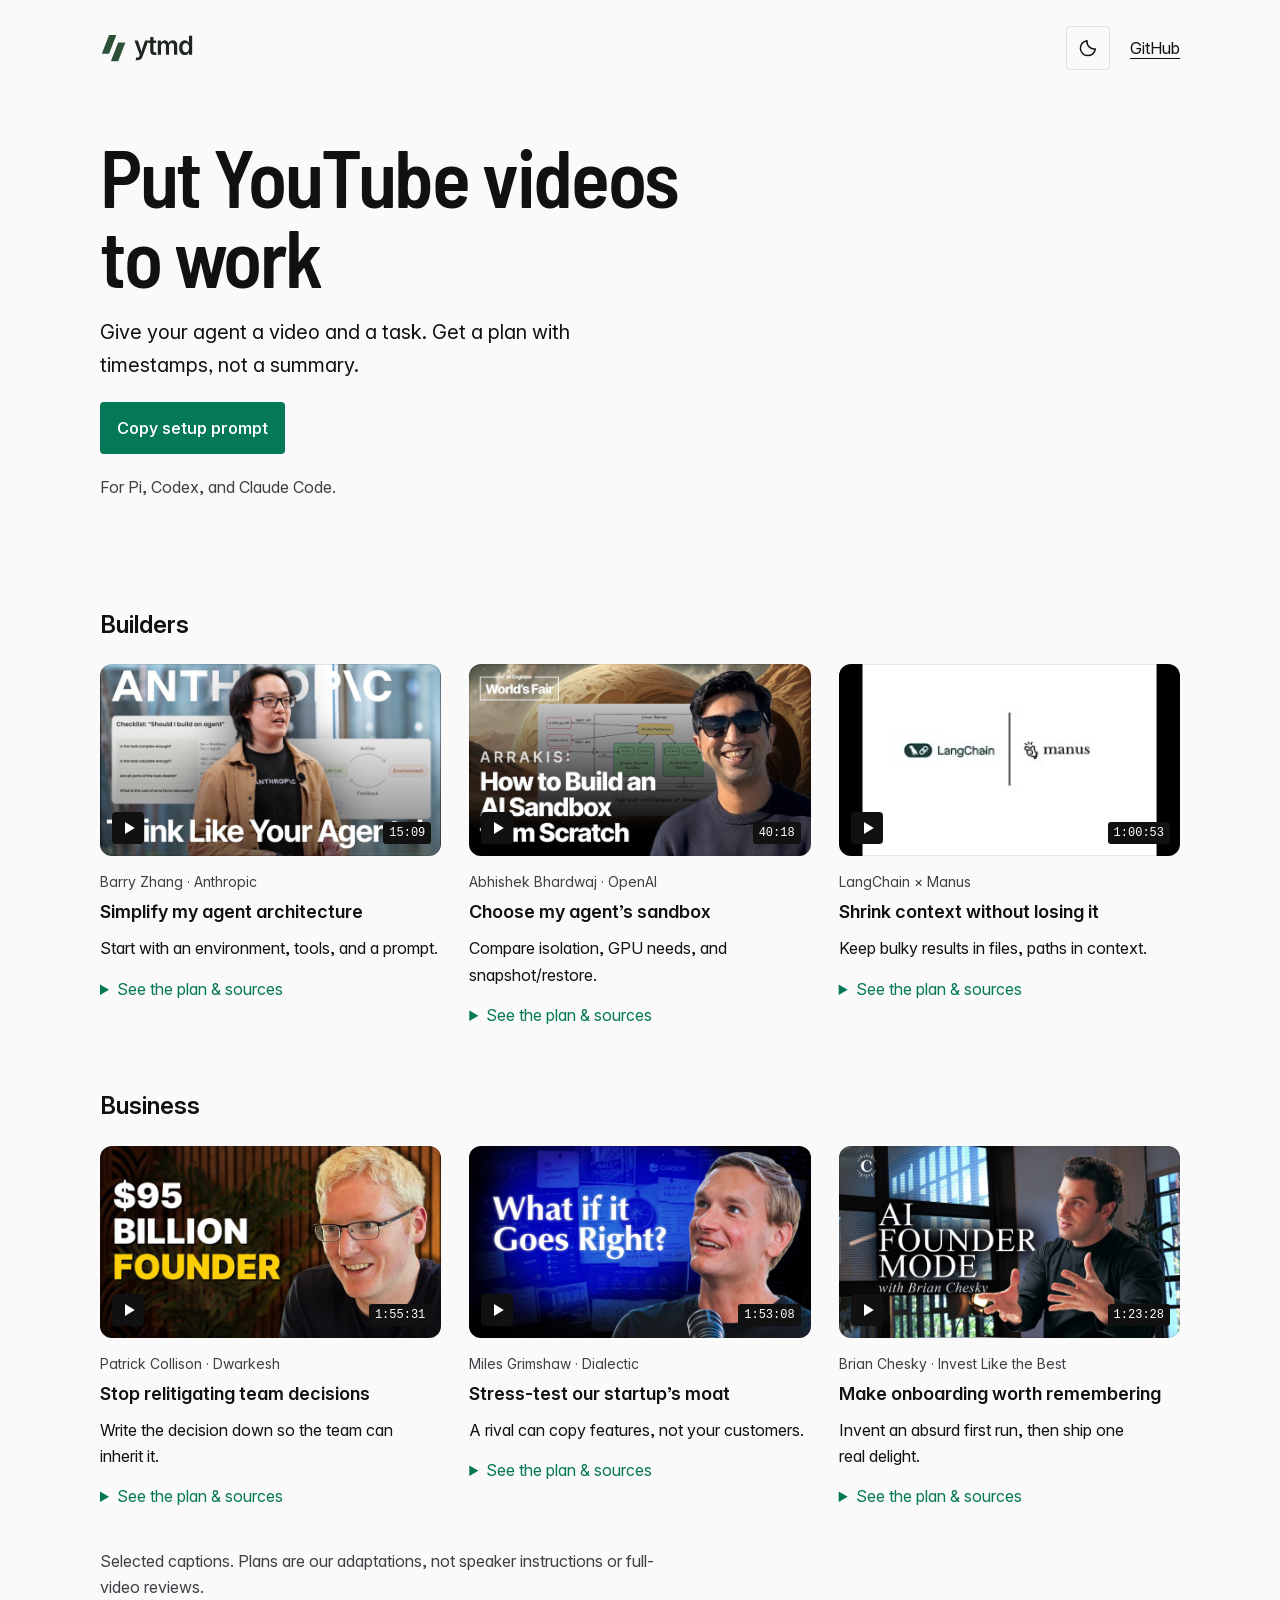
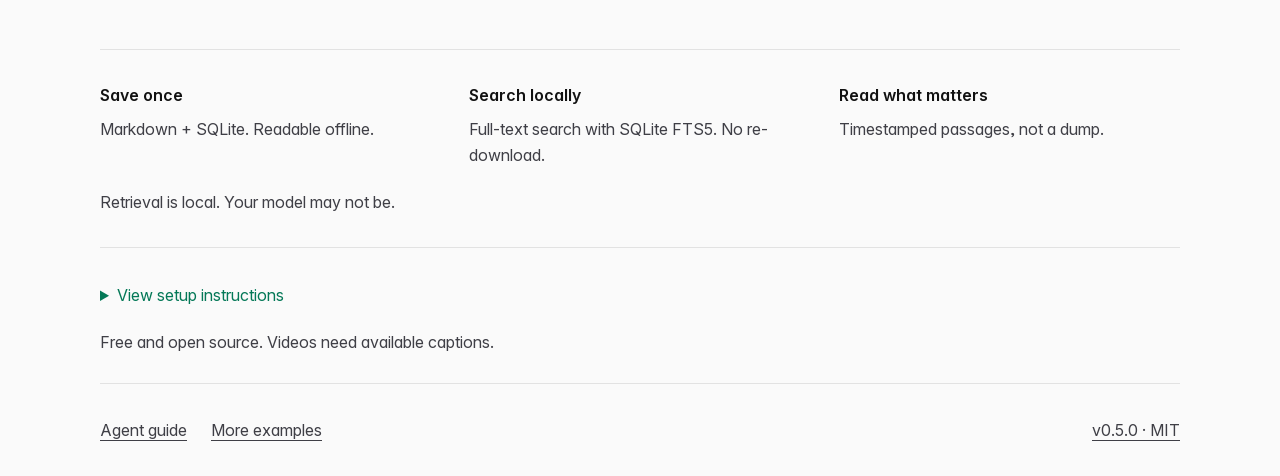
==== commit d52e455e: "Tighten landing copy and raise contrast. Stack the hero, cut default copy to 235 words, and replace " ====
--- a/site/index.html
+++ b/site/index.html
@@ -3,9 +3,9 @@
 <head>
   <meta charset="utf-8">
   <meta name="viewport" content="width=device-width, initial-scale=1">
-  <meta name="theme-color" content="#f4f6fa">
+  <meta name="theme-color" content="#fafafa">
   <meta name="color-scheme" content="light dark">
-  <script src="./theme.js?v=0.5.0-videos1"></script>
+  <script src="./theme.js?v=0.5.0-clarity1"></script>
   <title>ytmd — Put YouTube videos to work</title>
   <meta name="description" content="Give your agent a YouTube video and a task. Get practical next steps, with timestamps you can check. For Pi, Codex, and Claude Code.">
   <link rel="canonical" href="https://gvkhosla.github.io/ytmd/">
@@ -15,25 +15,25 @@
   <meta property="og:title" content="ytmd — Put YouTube videos to work">
   <meta property="og:description" content="A video and a task. Practical next steps, with timestamps. For your existing Pi, Codex, or Claude Code agent.">
   <meta property="og:url" content="https://gvkhosla.github.io/ytmd/">
-  <meta property="og:image" content="https://gvkhosla.github.io/ytmd/assets/social.png?v=0.5.0-videos1">
+  <meta property="og:image" content="https://gvkhosla.github.io/ytmd/assets/social.png?v=0.5.0-clarity1">
   <meta property="og:image:width" content="1200">
   <meta property="og:image:height" content="630">
   <meta property="og:image:alt" content="Put YouTube videos to work. Six real video thumbnails. Local Markdown and SQLite, with evidence for your agent.">
   <meta name="twitter:card" content="summary_large_image">
   <meta name="twitter:title" content="ytmd — Put YouTube videos to work">
   <meta name="twitter:description" content="Give your agent a video and a task. Get practical next steps with timestamps you can check.">
-  <meta name="twitter:image" content="https://gvkhosla.github.io/ytmd/assets/social.png?v=0.5.0-videos1">
+  <meta name="twitter:image" content="https://gvkhosla.github.io/ytmd/assets/social.png?v=0.5.0-clarity1">
   <link rel="icon" type="image/svg+xml" href="./assets/favicon.svg">
   <link rel="preload" href="./assets/BarlowSemiCondensed-SemiBold.ttf" as="font" type="font/ttf" crossorigin>
   <link rel="preload" href="./assets/InterVariable.woff2" as="font" type="font/woff2" crossorigin>
-  <link rel="stylesheet" href="./style.css?v=0.5.0-videos1">
-  <script src="./app.js?v=0.5.0-videos1" defer></script>
+  <link rel="stylesheet" href="./style.css?v=0.5.0-clarity1">
+  <script src="./app.js?v=0.5.0-clarity1" defer></script>
   <script type="application/ld+json">{"@context":"https://schema.org","@type":"SoftwareApplication","name":"ytmd","url":"https://gvkhosla.github.io/ytmd/","description":"Local captions, chapter reads, and timestamped evidence for understanding and applying YouTube videos with an existing agent.","applicationCategory":"DeveloperApplication","operatingSystem":"macOS, Linux","softwareVersion":"0.5.0","license":"https://github.com/gvkhosla/ytmd/blob/v0.5.0/LICENSE","offers":{"@type":"Offer","price":"0","priceCurrency":"USD"}}</script>
 </head>
 <body>
   <a class="skip-link" href="#main">Skip to content</a>
   <header class="site-header page-width">
-    <a class="brand" href="./" aria-label="ytmd homepage"><img src="./assets/wordmark.svg" width="94" height="29" alt="ytmd"></a>
+    <a class="brand" href="./" aria-label="Homepage"><img class="brand-light" src="./assets/wordmark.svg" width="94" height="29" alt="ytmd"><img class="brand-dark" src="./assets/wordmark-dark.svg" width="94" height="29" alt=""></a>
     <nav class="header-actions" aria-label="Site">
       <button class="theme-toggle" id="theme-toggle" type="button" aria-label="Switch to dark mode" hidden>
         <svg viewBox="0 0 24 24" width="20" height="20" fill="none" stroke="currentColor" stroke-width="1.8" stroke-linecap="round" stroke-linejoin="round" aria-hidden="true">
@@ -48,7 +48,7 @@
     <section class="intro" aria-labelledby="hero-title">
       <h1 id="hero-title">Put YouTube videos<br>to work</h1>
       <div class="pitch">
-        <p>ytmd gives your AI agent YouTube captions, saved as local Markdown + SQLite. Turn a video into a plan with timestamps—not just a summary.</p>
+        <p>Give your agent a video and a task. Get a plan with timestamps, not a summary.</p>
         <button class="button" type="button" data-copy="agent-prompt" hidden>Copy setup prompt</button>
         <p class="compatibility">For Pi, Codex, and Claude Code.</p>
         <noscript><a href="#install">Set up ytmd</a></noscript>
@@ -58,7 +58,7 @@
     <!-- BEGIN VIDEO EXAMPLES -->
     <section id="use" aria-label="Real video examples">
       <section class="video-group" aria-labelledby="technical-title">
-        <h2 id="technical-title">For builders</h2>
+        <h2 id="technical-title">Builders</h2>
         <div class="video-grid">
           <article class="video" aria-labelledby="task-D7_ipDqhtwk">
             <a class="thumbnail" href="https://www.youtube.com/watch?v=D7_ipDqhtwk" aria-label="Watch How We Build Effective Agents: Barry Zhang, Anthropic on YouTube">
@@ -68,7 +68,7 @@
             </a>
             <p class="byline">Barry Zhang · Anthropic</p>
             <h3 id="task-D7_ipDqhtwk">Simplify my agent architecture</h3>
-            <p class="result">Start with an environment, tools, and a prompt. Add complexity only after the basic loop works.</p>
+            <p class="result">Start with an environment, tools, and a prompt.</p>
             <details class="plan" id="plan-D7_ipDqhtwk">
               <summary>See the plan &amp; sources</summary>
               <p class="plan-label">Suggested next steps</p>
@@ -93,7 +93,7 @@
             </a>
             <p class="byline">Abhishek Bhardwaj · OpenAI</p>
             <h3 id="task-wsFd22SL1s8">Choose my agent’s sandbox</h3>
-            <p class="result">Compare shared-kernel containers with microVM isolation. Include GPU needs and snapshot/restore—not just startup speed.</p>
+            <p class="result">Compare isolation, GPU needs, and snapshot/restore.</p>
             <details class="plan" id="plan-wsFd22SL1s8">
               <summary>See the plan &amp; sources</summary>
               <p class="plan-label">Suggested next steps</p>
@@ -118,7 +118,7 @@
             </a>
             <p class="byline">LangChain × Manus</p>
             <h3 id="task-6_BcCthVvb8">Shrink context without losing it</h3>
-            <p class="result">Keep bulky tool results in files and their paths in context. Recover the originals instead of trusting a lossy summary.</p>
+            <p class="result">Keep bulky results in files, paths in context.</p>
             <details class="plan" id="plan-6_BcCthVvb8">
               <summary>See the plan &amp; sources</summary>
               <p class="plan-label">Suggested next steps</p>
@@ -138,7 +138,7 @@
         </div>
       </section>
       <section class="video-group" aria-labelledby="business-title">
-        <h2 id="business-title">For business</h2>
+        <h2 id="business-title">Business</h2>
         <div class="video-grid">
           <article class="video" aria-labelledby="task-WU-lBOAS1VQ">
             <a class="thumbnail" href="https://www.youtube.com/watch?v=WU-lBOAS1VQ" aria-label="Watch Patrick Collison — Why Silicon Valley&#x27;s most talented should leave on YouTube">
@@ -148,7 +148,7 @@
             </a>
             <p class="byline">Patrick Collison · Dwarkesh</p>
             <h3 id="task-WU-lBOAS1VQ">Stop relitigating team decisions</h3>
-            <p class="result">Write down the decision and its reasoning. Future teammates inherit the context, not another meeting.</p>
+            <p class="result">Write the decision down so the team can inherit it.</p>
             <details class="plan" id="plan-WU-lBOAS1VQ">
               <summary>See the plan &amp; sources</summary>
               <p class="plan-label">Suggested next steps</p>
@@ -172,7 +172,7 @@
             </a>
             <p class="byline">Miles Grimshaw · Dialectic</p>
             <h3 id="task-MZ14rrkHVbg">Stress-test our startup’s moat</h3>
-            <p class="result">Separate features a rival can rebuild from the customer relationships they still have to earn.</p>
+            <p class="result">A rival can copy features, not your customers.</p>
             <details class="plan" id="plan-MZ14rrkHVbg">
               <summary>See the plan &amp; sources</summary>
               <p class="plan-label">Suggested next steps</p>
@@ -197,7 +197,7 @@
             </a>
             <p class="byline">Brian Chesky · Invest Like the Best</p>
             <h3 id="task-eURcW5_uS60">Make onboarding worth remembering</h3>
-            <p class="result">Imagine an absurdly great first experience. Work backwards to one improvement you can actually deliver.</p>
+            <p class="result">Invent an absurd first run, then ship one real delight.</p>
             <details class="plan" id="plan-eURcW5_uS60">
               <summary>See the plan &amp; sources</summary>
               <p class="plan-label">Suggested next steps</p>
@@ -215,17 +215,17 @@
           </article>
         </div>
       </section>
-      <p class="example-note">Worked examples from selected captions. Plans are our adaptations, not speaker instructions or full-video reviews.</p>
+      <p class="example-note">Selected captions. Plans are our adaptations, not speaker instructions or full-video reviews.</p>
     </section>
     <!-- END VIDEO EXAMPLES -->
 
     <section class="how-it-works" aria-label="Why local retrieval works better">
-      <ol class="pipeline">
-        <li><h2>Save once</h2><p>Captions in <strong>Markdown + SQLite.</strong><br>Your files, readable offline.</p></li>
-        <li><h2>Search locally</h2><p><strong>Full-text search with SQLite FTS5.</strong><br>No repeat downloads. No vector service.</p></li>
-        <li><h2>Read what matters</h2><p><strong>Timestamped passages, not a transcript dump.</strong><br>Your agent supplies the reasoning.</p></li>
-      </ol>
-      <p class="local-note">Storage and retrieval run on your machine. Your agent’s model may run elsewhere.</p>
+      <dl class="pipeline">
+        <div><dt>Save once</dt><dd>Markdown + SQLite. Readable offline.</dd></div>
+        <div><dt>Search locally</dt><dd>Full-text search with SQLite FTS5. No re-download.</dd></div>
+        <div><dt>Read what matters</dt><dd>Timestamped passages, not a dump.</dd></div>
+      </dl>
+      <p class="local-note">Retrieval is local. Your model may not be.</p>
     </section>
 
     <section class="setup" aria-label="Set up ytmd">
--- a/site/style.css
+++ b/site/style.css
@@ -1,14 +1,47 @@
 @font-face { font-family: 'Barlow Semi Condensed'; font-style: normal; font-weight: 600; font-display: swap; src: url('./assets/BarlowSemiCondensed-SemiBold.ttf') format('truetype'); }
 @font-face { font-family: InterVariable; font-style: normal; font-weight: 100 900; font-display: swap; src: url('./assets/InterVariable.woff2') format('woff2'); }
-:root { color-scheme: light dark; --paper: #f4f6fa; --ink: #172638; --muted: #526071; --green: #195e54; --green-hover: #124b43; --line: #d7dfe7; --selected: #e3eee8; --on-green: #ffffff; --overlay: #172638; --on-overlay: #ffffff; --brand-filter: none; }
+:root {
+  color-scheme: light dark;
+  --paper: #fafafa;
+  --ink: #111111;
+  --muted: #3f3f46;
+  --green: #047857;
+  --green-hover: #065f46;
+  --line: rgb(17 17 17 / 10%);
+  --selected: #d1fae5;
+  --on-green: #ffffff;
+  --overlay: #111111;
+  --on-overlay: #ffffff;
+  --radius: 12px;
+}
 :root[data-theme="light"] { color-scheme: light; }
-:root[data-theme="dark"] { color-scheme: dark; --paper: #101820; --ink: #e6edf5; --muted: #a6b5c5; --green: #8ed4bd; --green-hover: #b5e6d6; --line: #344453; --selected: #203b36; --on-green: #102820; --brand-filter: brightness(0) invert(1); }
+:root[data-theme="dark"] {
+  color-scheme: dark;
+  --paper: #0a0a0a;
+  --ink: #fafafa;
+  --muted: #a1a1aa;
+  --green: #34d399;
+  --green-hover: #6ee7b7;
+  --line: rgb(250 250 250 / 12%);
+  --selected: #064e3b;
+  --on-green: #052e16;
+}
 @media (prefers-color-scheme: dark) {
-  :root:not([data-theme="light"]) { color-scheme: dark; --paper: #101820; --ink: #e6edf5; --muted: #a6b5c5; --green: #8ed4bd; --green-hover: #b5e6d6; --line: #344453; --selected: #203b36; --on-green: #102820; --brand-filter: brightness(0) invert(1); }
+  :root:not([data-theme="light"]) {
+    color-scheme: dark;
+    --paper: #0a0a0a;
+    --ink: #fafafa;
+    --muted: #a1a1aa;
+    --green: #34d399;
+    --green-hover: #6ee7b7;
+    --line: rgb(250 250 250 / 12%);
+    --selected: #064e3b;
+    --on-green: #052e16;
+  }
 }
-* { box-sizing: border-box; scrollbar-color: #91a49f var(--paper); scrollbar-width: thin; }
+* { box-sizing: border-box; scrollbar-color: var(--muted) var(--paper); scrollbar-width: thin; }
 html { scroll-behavior: smooth; scroll-padding-top: 24px; -webkit-font-smoothing: antialiased; }
-body { margin: 0; background: var(--paper); color: var(--ink); font: 16px/1.65 InterVariable, system-ui, sans-serif; }
+body { margin: 0; background: var(--paper); color: var(--ink); font: 16px/1.65 InterVariable, system-ui, sans-serif; font-feature-settings: "cv02", "cv03", "cv04", "cv11", "ss01", "ss03"; caret-color: var(--ink); }
 ::selection { background: var(--selected); color: var(--ink); }
 [hidden] { display: none !important; }
 :focus-visible { outline: 3px solid var(--green); outline-offset: 4px; }
@@ -16,94 +49,106 @@
 a:hover { color: var(--green); }
 button { font: inherit; cursor: pointer; }
 button:disabled { opacity: .65; cursor: wait; }
-p, h1, h2, h3, ol, blockquote { margin: 0; }
+p, h1, h2, h3, ol, dl, dd, blockquote { margin: 0; }
 p { text-wrap: pretty; }
-h1 { font: 600 clamp(3.25rem, 6vw, 4.5rem)/1.04 'Barlow Semi Condensed', sans-serif; letter-spacing: -.025em; text-wrap: balance; }
-h2 { font-size: 1.25rem; line-height: 1.4; font-weight: 600; }
-h3 { font-size: 1.0625rem; line-height: 1.45; font-weight: 600; text-wrap: balance; }
+h1, h2, h3 { text-wrap: balance; font-weight: 600; }
+h1 { font-family: 'Barlow Semi Condensed', sans-serif; font-size: clamp(3.25rem, 7vw, 5rem); line-height: 1; letter-spacing: -.03em; }
+h2 { font-size: 1.5rem; }
+h3 { font-size: 1.125rem; }
 .page-width { width: min(100% - 48px, 1080px); margin-inline: auto; }
 .skip-link:not(:focus) { position: absolute; width: 1px; height: 1px; overflow: hidden; clip-path: inset(50%); }
 .skip-link:focus { position: fixed; top: 12px; left: 12px; z-index: 20; padding: 12px; background: var(--paper); }
-.site-header { display: flex; align-items: center; justify-content: space-between; min-height: 96px; font-size: .875rem; }
+.site-header { display: flex; align-items: center; justify-content: space-between; min-height: 96px; font-size: 1rem; }
 .brand { display: inline-flex; align-items: center; }
-.brand img { width: 94px; height: auto; filter: var(--brand-filter); }
+.brand img { width: 94px; height: auto; }
+.brand-dark { display: none; }
+[data-theme="dark"] .brand-light, :root:not([data-theme]) .brand-dark { display: none; }
+[data-theme="dark"] .brand-dark { display: inline; }
+@media (prefers-color-scheme: dark) {
+  :root:not([data-theme="light"]) .brand-light { display: none; }
+  :root:not([data-theme="light"]) .brand-dark { display: inline; }
+}
 .header-actions { display: flex; align-items: center; gap: 20px; }
 .header-actions > a { display: inline-flex; align-items: center; min-height: 44px; }
 .theme-toggle { display: inline-flex; align-items: center; justify-content: center; width: 44px; height: 44px; border: 1px solid var(--line); border-radius: 4px; color: var(--ink); background: transparent; }
 .theme-toggle:hover { background: var(--selected); }
+.theme-toggle svg { flex-shrink: 0; }
 .theme-sun { display: none; }
 [data-theme="dark"] .theme-moon { display: none; }
 [data-theme="dark"] .theme-sun { display: inline; }
-.intro { display: grid; grid-template-columns: 1.25fr 1fr; gap: 48px; align-items: center; padding-block: 32px 44px; }
-.pitch > p:first-child { color: var(--muted); font-size: 1.0625rem; max-width: 50ch; }
-.pitch .button { margin-top: 22px; }
-.button { display: inline-flex; align-items: center; justify-content: center; min-height: 50px; padding: 12px 24px; border: 1px solid transparent; border-radius: 4px; background: var(--green); color: var(--on-green); font-size: .9375rem; font-weight: 550; }
+.intro { display: flex; flex-direction: column; align-items: flex-start; gap: 20px; padding-block: 40px 56px; }
+.pitch { display: flex; flex-direction: column; align-items: flex-start; gap: 20px; }
+.pitch > p:first-child { font-size: 1.25rem; max-width: 40ch; }
+.button { display: inline-flex; align-items: center; justify-content: center; min-height: 48px; padding: 12px 16px; border: 1px solid transparent; border-radius: 4px; background: var(--green); color: var(--on-green); font-size: 1rem; font-weight: 550; }
 .button:hover { background: var(--green-hover); }
-.compatibility { color: var(--muted); margin-top: 8px; font-size: .8125rem; }
-.how-it-works { margin-top: 28px; padding-block: 24px; border-block: 1px solid var(--line); }
-.pipeline { display: grid; grid-template-columns: repeat(3, minmax(0, 1fr)); gap: 28px; padding: 0; list-style: none; }
-.pipeline h2 { font-size: .9375rem; color: var(--green); }
-.pipeline p { margin-top: 8px; color: var(--muted); font-size: .8125rem; }
-.pipeline strong { color: var(--ink); font-weight: 500; }
-.local-note { margin-top: 18px; font-size: .8125rem; color: var(--muted); }
-.video-group { margin-top: 40px; }
+.button:focus-visible { outline-color: var(--green); }
+.compatibility { color: var(--muted); font-size: 1rem; }
+.video-group { margin-top: 48px; }
 .video-group > h2 { margin-bottom: 20px; }
-.video-grid { display: grid; grid-template-columns: repeat(3, minmax(0, 1fr)); gap: 32px 28px; align-items: start; }
-.video { min-width: 0; }
-.thumbnail { position: relative; display: block; overflow: hidden; border-radius: 4px; background: var(--line); aspect-ratio: 16 / 9; }
+.video-grid { display: grid; grid-template-columns: repeat(3, minmax(0, 1fr)); gap: 28px; align-items: start; }
+.video { min-width: 0; display: flex; flex-direction: column; }
+.thumbnail { position: relative; display: block; overflow: hidden; border-radius: min(1vw, var(--radius)); background: var(--line); aspect-ratio: 16 / 9; outline: 1px solid rgb(17 17 17 / 10%); outline-offset: -1px; }
+[data-theme="dark"] .thumbnail { outline-color: rgb(250 250 250 / 10%); }
+@media (prefers-color-scheme: dark) {
+  :root:not([data-theme="light"]) .thumbnail { outline-color: rgb(250 250 250 / 10%); }
+}
 .thumbnail img { display: block; width: 100%; height: 100%; object-fit: cover; }
 .thumbnail:hover { outline: 2px solid var(--green); outline-offset: 3px; }
-.play { position: absolute; left: 12px; bottom: 12px; width: 32px; height: 32px; padding: 4px; fill: var(--on-overlay); border-radius: 4px; background: var(--overlay); }
+.play { position: absolute; left: 12px; bottom: 12px; width: 32px; height: 32px; padding: 4px; fill: var(--on-overlay); border-radius: 4px; background: var(--overlay); flex-shrink: 0; }
 .duration { position: absolute; right: 10px; bottom: 12px; background: var(--overlay); color: var(--on-overlay); padding: 2px 6px; border-radius: 3px; font: 500 .75rem/1.5 'SFMono-Regular', Consolas, monospace; font-variant-numeric: tabular-nums; }
-.byline { font-size: .75rem; color: var(--muted); margin-top: 14px; }
-.video h3 { margin-top: 6px; }
-.result { font-size: .875rem; color: var(--muted); margin-top: 8px; }
-summary { cursor: pointer; min-height: 44px; padding-block: 10px; font-size: .8125rem; color: var(--green); }
+.byline { font-size: .875rem; color: var(--muted); margin-top: 14px; }
+.video h3 { margin-top: 4px; }
+.result { font-size: 1rem; margin-top: 8px; max-width: 56ch; }
+summary { cursor: pointer; min-height: 44px; padding-block: 10px; font-size: 1rem; color: var(--green); }
 summary:hover { color: var(--green-hover); text-decoration: underline; text-underline-offset: 4px; }
-.plan { margin-top: 8px; }
-.plan-label { font-size: .8125rem; font-weight: 600; margin-block: 8px; }
-.plan ol { padding-left: 20px; font-size: .875rem; }
+.plan { margin-top: 4px; }
+.plan-label { font-size: 1rem; font-weight: 600; margin-block: 8px; }
+.plan ol { padding-left: 20px; font-size: 1rem; }
 .plan li + li { margin-top: 10px; }
 .plan li::marker { color: var(--green); }
 .evidence { border-top: 1px solid var(--line); padding-top: 16px; margin-top: 20px; overflow-wrap: anywhere; scroll-margin-top: 24px; }
 .evidence:focus { outline: 2px solid var(--green); outline-offset: 5px; }
 .evidence:target { background: var(--selected); }
-.source-title { font-size: .8125rem; font-weight: 550; }
-blockquote { font-size: .875rem; margin-top: 14px; color: var(--muted); }
+.source-title { font-size: 1rem; font-weight: 550; }
+blockquote { font-size: 1rem; margin-top: 14px; color: var(--muted); }
 .citation { display: inline-flex; align-items: center; min-height: 32px; padding-inline: 6px; margin-inline: 2px; border-radius: 3px; font: 500 .8125rem/1.5 'SFMono-Regular', Consolas, monospace; font-variant-numeric: tabular-nums; background: var(--selected); color: var(--green); }
 .citation:hover { background: var(--green); color: var(--on-green); }
-.coverage { margin-top: 12px; font-size: .75rem; color: var(--muted); }
-.example-note { margin-top: 28px; font-size: .8125rem; color: var(--muted); }
-.setup { border-top: 1px solid var(--line); margin-top: 28px; padding-top: 12px; }
-#install > p { margin-block: 12px; font-size: .9375rem; max-width: 65ch; }
+.coverage { margin-top: 12px; font-size: .875rem; color: var(--muted); }
+.example-note { margin-top: 28px; font-size: 1rem; color: var(--muted); max-width: 56ch; }
+.how-it-works { margin-top: 48px; padding-block: 32px; border-block: 1px solid var(--line); }
+.pipeline { display: grid; grid-template-columns: repeat(3, minmax(0, 1fr)); gap: 28px; }
+.pipeline div { min-width: 0; }
+.pipeline dt { font-size: 1rem; font-weight: 600; }
+.pipeline dd { margin-top: 8px; color: var(--muted); font-size: 1rem; max-width: 36ch; }
+.local-note { margin-top: 20px; font-size: 1rem; color: var(--muted); }
+.setup { margin-top: 12px; padding-top: 12px; }
+#install > p { margin-block: 12px; font-size: 1rem; max-width: 65ch; }
 #agent-prompt { padding: 20px; background: var(--selected); border-radius: 4px; overflow-wrap: anywhere; }
-#install > a { display: inline-flex; align-items: center; min-height: 44px; font-size: .875rem; }
-.requirements { margin-top: 10px; color: var(--muted); font-size: .8125rem; }
-.site-footer { display: flex; align-items: center; justify-content: space-between; gap: 24px; padding-block: 24px; margin-top: 28px; border-top: 1px solid var(--line); color: var(--muted); font-size: .8125rem; }
+#install > a { display: inline-flex; align-items: center; min-height: 44px; font-size: 1rem; }
+.requirements { margin-top: 10px; color: var(--muted); font-size: 1rem; }
+.site-footer { display: flex; align-items: center; justify-content: space-between; gap: 24px; padding-block: 24px; margin-top: 28px; border-top: 1px solid var(--line); color: var(--muted); font-size: 1rem; font-weight: 400; }
 .site-footer nav { display: flex; gap: 24px; }
 .site-footer a { display: inline-flex; align-items: center; min-height: 44px; }
-.no-script { padding-bottom: 24px; color: var(--muted); font-size: .875rem; }
-.copy-status { position: fixed; bottom: 24px; left: 50%; transform: translateX(-50%); z-index: 20; width: max-content; max-width: calc(100% - 32px); padding: 14px 20px; background: var(--ink); color: var(--paper); border-radius: 4px; font-size: .875rem; box-shadow: 0 8px 24px rgb(0 0 0 / 15%); }
+.no-script { padding-bottom: 24px; color: var(--muted); font-size: 1rem; }
+.copy-status { position: fixed; bottom: 24px; left: 50%; transform: translateX(-50%); z-index: 20; width: max-content; max-width: calc(100% - 32px); padding: 14px 20px; background: var(--ink); color: var(--paper); border-radius: 4px; font-size: 1rem; box-shadow: 0 8px 24px rgb(0 0 0 / 15%); }
 .copy-status:empty { display: none; }
+[data-theme="dark"] .copy-status { box-shadow: none; }
+@media (prefers-color-scheme: dark) {
+  :root:not([data-theme="light"]) .copy-status { box-shadow: none; }
+}
 @media (max-width: 900px) {
-  .intro { grid-template-columns: 1fr; gap: 24px; }
-  .pitch > p:first-child { max-width: 60ch; }
-  .video-grid { grid-template-columns: repeat(2, minmax(0, 1fr)); }
+  .video-grid, .pipeline { grid-template-columns: repeat(2, minmax(0, 1fr)); }
+  .pipeline { row-gap: 24px; }
 }
 @media (max-width: 600px) {
   .page-width { width: calc(100% - 40px); }
   .site-header { min-height: 76px; }
-  .intro { padding-block: 16px 28px; }
-  .pitch > p:first-child { font-size: 1rem; }
+  .intro { padding-block: 20px 36px; }
+  .pitch > p:first-child { font-size: 1.125rem; }
   .button { width: 100%; }
-  .pipeline { grid-template-columns: 1fr; gap: 20px; }
-  .pipeline p { margin-top: 4px; }
-  .local-note { margin-top: 20px; }
-  .video-group { margin-top: 32px; }
-  .video-grid { grid-template-columns: 1fr; gap: 28px; }
-  .video h3 { font-size: 1.125rem; }
-  .result { font-size: .9375rem; }
-  .byline { font-size: .8125rem; }
+  .video-group { margin-top: 36px; }
+  .video-grid, .pipeline { grid-template-columns: 1fr; gap: 28px; }
+  h3 { font-size: 1.25rem; }
   .site-footer { gap: 12px; flex-wrap: wrap; }
   .site-footer nav { gap: 20px; }
   .site-footer a { min-height: 48px; }
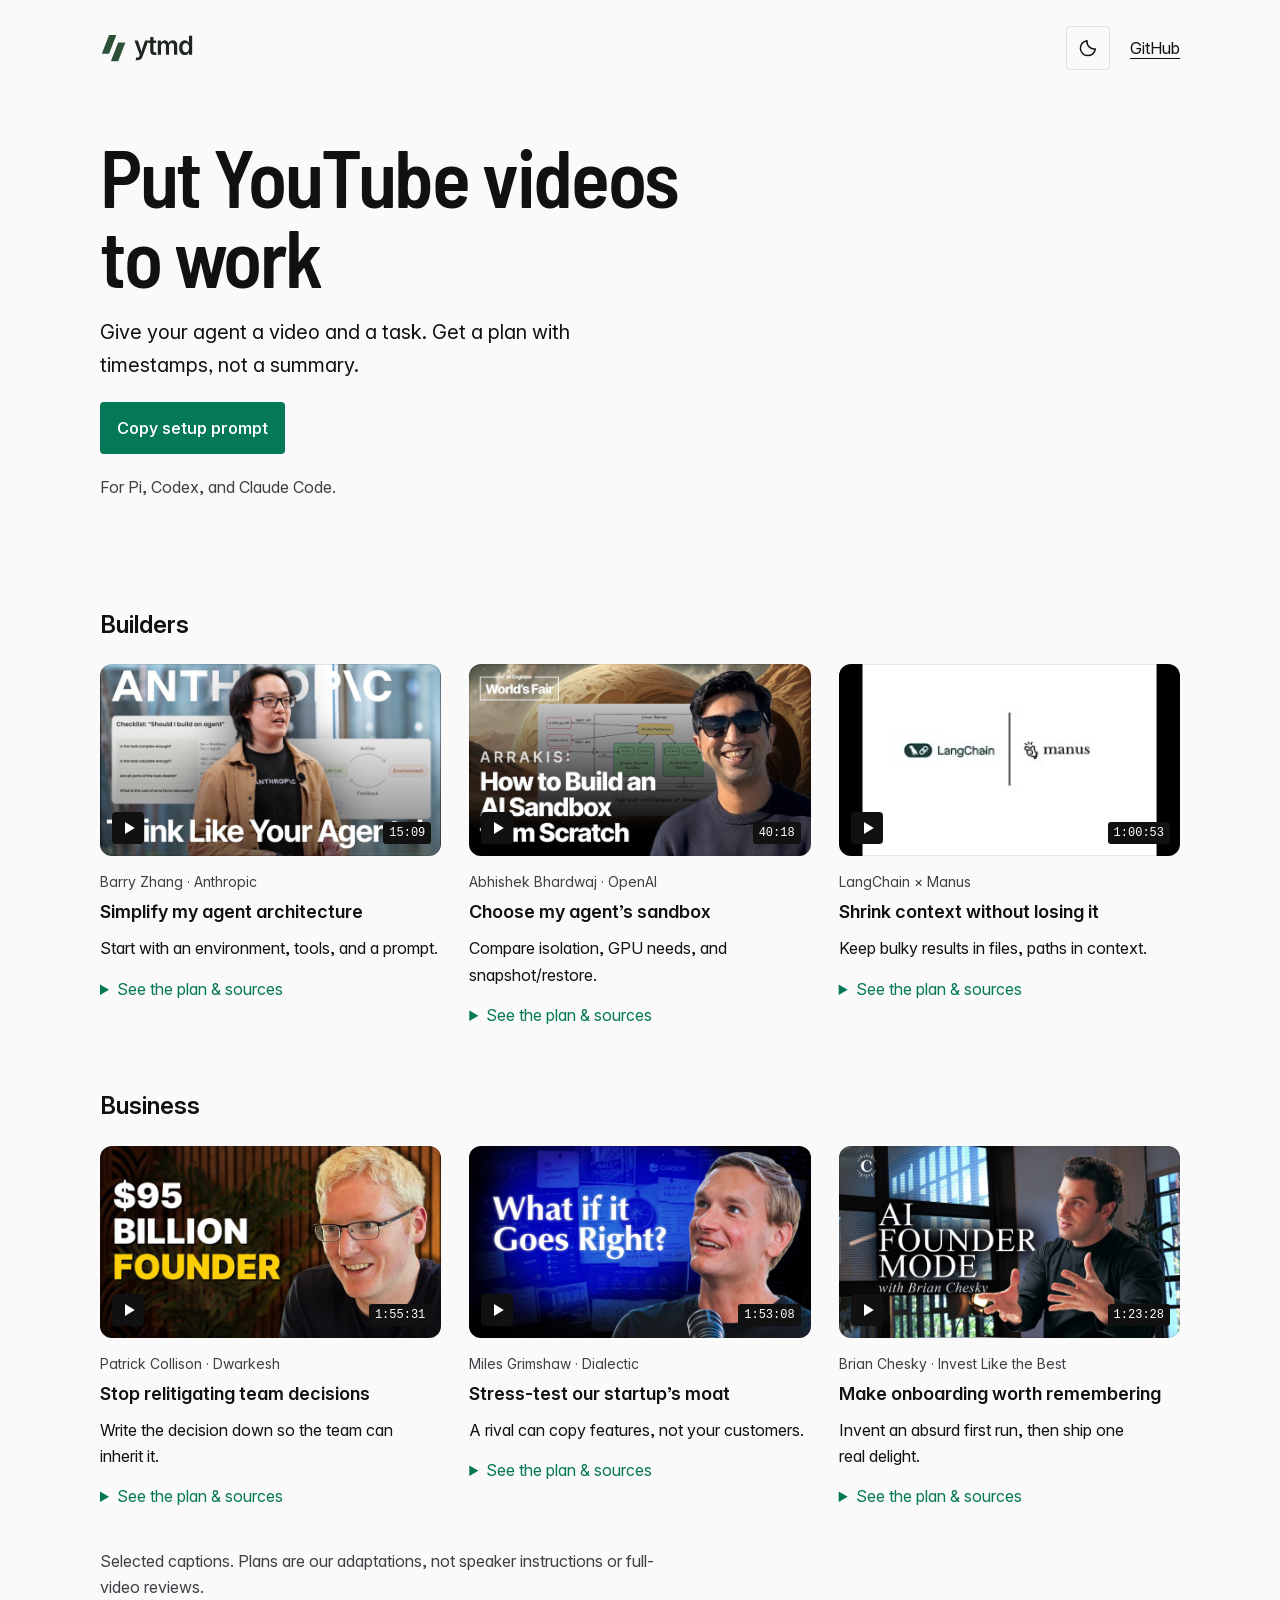
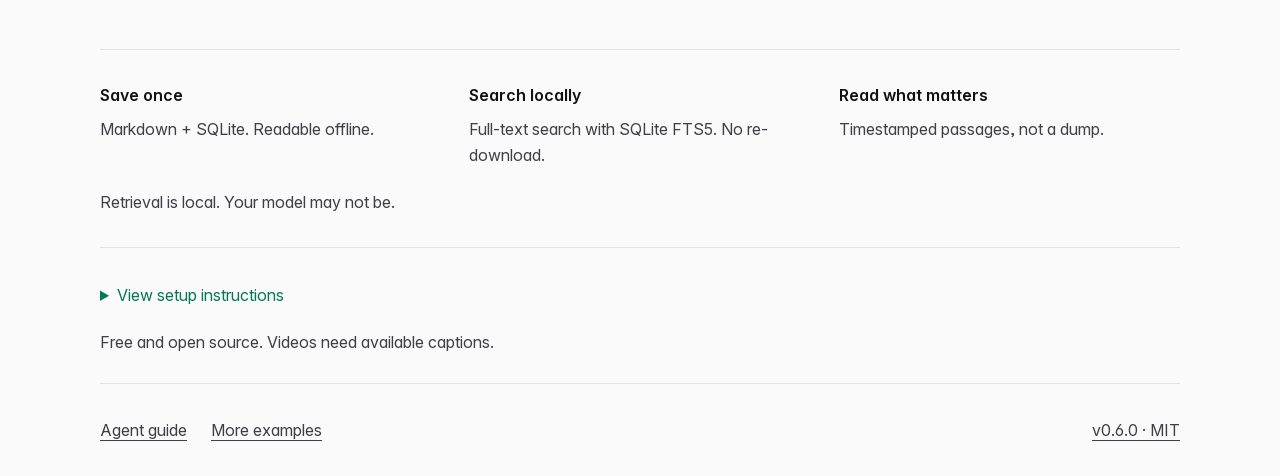
==== commit d5687750: "Add map, multi-video bundles, verification, and import. Give agents a research loop over saved capti" ====
--- a/site/index.html
+++ b/site/index.html
@@ -28,7 +28,7 @@
   <link rel="preload" href="./assets/InterVariable.woff2" as="font" type="font/woff2" crossorigin>
   <link rel="stylesheet" href="./style.css?v=0.5.0-clarity1">
   <script src="./app.js?v=0.5.0-clarity1" defer></script>
-  <script type="application/ld+json">{"@context":"https://schema.org","@type":"SoftwareApplication","name":"ytmd","url":"https://gvkhosla.github.io/ytmd/","description":"Local captions, chapter reads, and timestamped evidence for understanding and applying YouTube videos with an existing agent.","applicationCategory":"DeveloperApplication","operatingSystem":"macOS, Linux","softwareVersion":"0.5.0","license":"https://github.com/gvkhosla/ytmd/blob/v0.5.0/LICENSE","offers":{"@type":"Offer","price":"0","priceCurrency":"USD"}}</script>
+  <script type="application/ld+json">{"@context":"https://schema.org","@type":"SoftwareApplication","name":"ytmd","url":"https://gvkhosla.github.io/ytmd/","description":"Local captions, chapter reads, and timestamped evidence for understanding and applying YouTube videos with an existing agent.","applicationCategory":"DeveloperApplication","operatingSystem":"macOS, Linux","softwareVersion":"0.6.0","license":"https://github.com/gvkhosla/ytmd/blob/v0.6.0/LICENSE","offers":{"@type":"Offer","price":"0","priceCurrency":"USD"}}</script>
 </head>
 <body>
   <a class="skip-link" href="#main">Skip to content</a>
@@ -238,7 +238,7 @@
       <p class="requirements">Free and open source. Videos need available captions.</p>
     </section>
   </main>
-  <footer class="site-footer page-width"><nav aria-label="Documentation"><a href="./llms.txt">Agent guide</a><a href="https://github.com/gvkhosla/ytmd/blob/main/examples/README.md">More examples</a></nav><a href="https://github.com/gvkhosla/ytmd/releases/tag/v0.5.0">v0.5.0 · MIT</a></footer>
+  <footer class="site-footer page-width"><nav aria-label="Documentation"><a href="./llms.txt">Agent guide</a><a href="https://github.com/gvkhosla/ytmd/blob/main/examples/README.md">More examples</a></nav><a href="https://github.com/gvkhosla/ytmd/releases/tag/v0.6.0">v0.6.0 · MIT</a></footer>
   <noscript><p class="page-width no-script">Open “View setup instructions” to copy the prompt manually.</p></noscript>
   <p id="copy-status" class="copy-status" role="status" aria-live="polite"></p>
 </body>
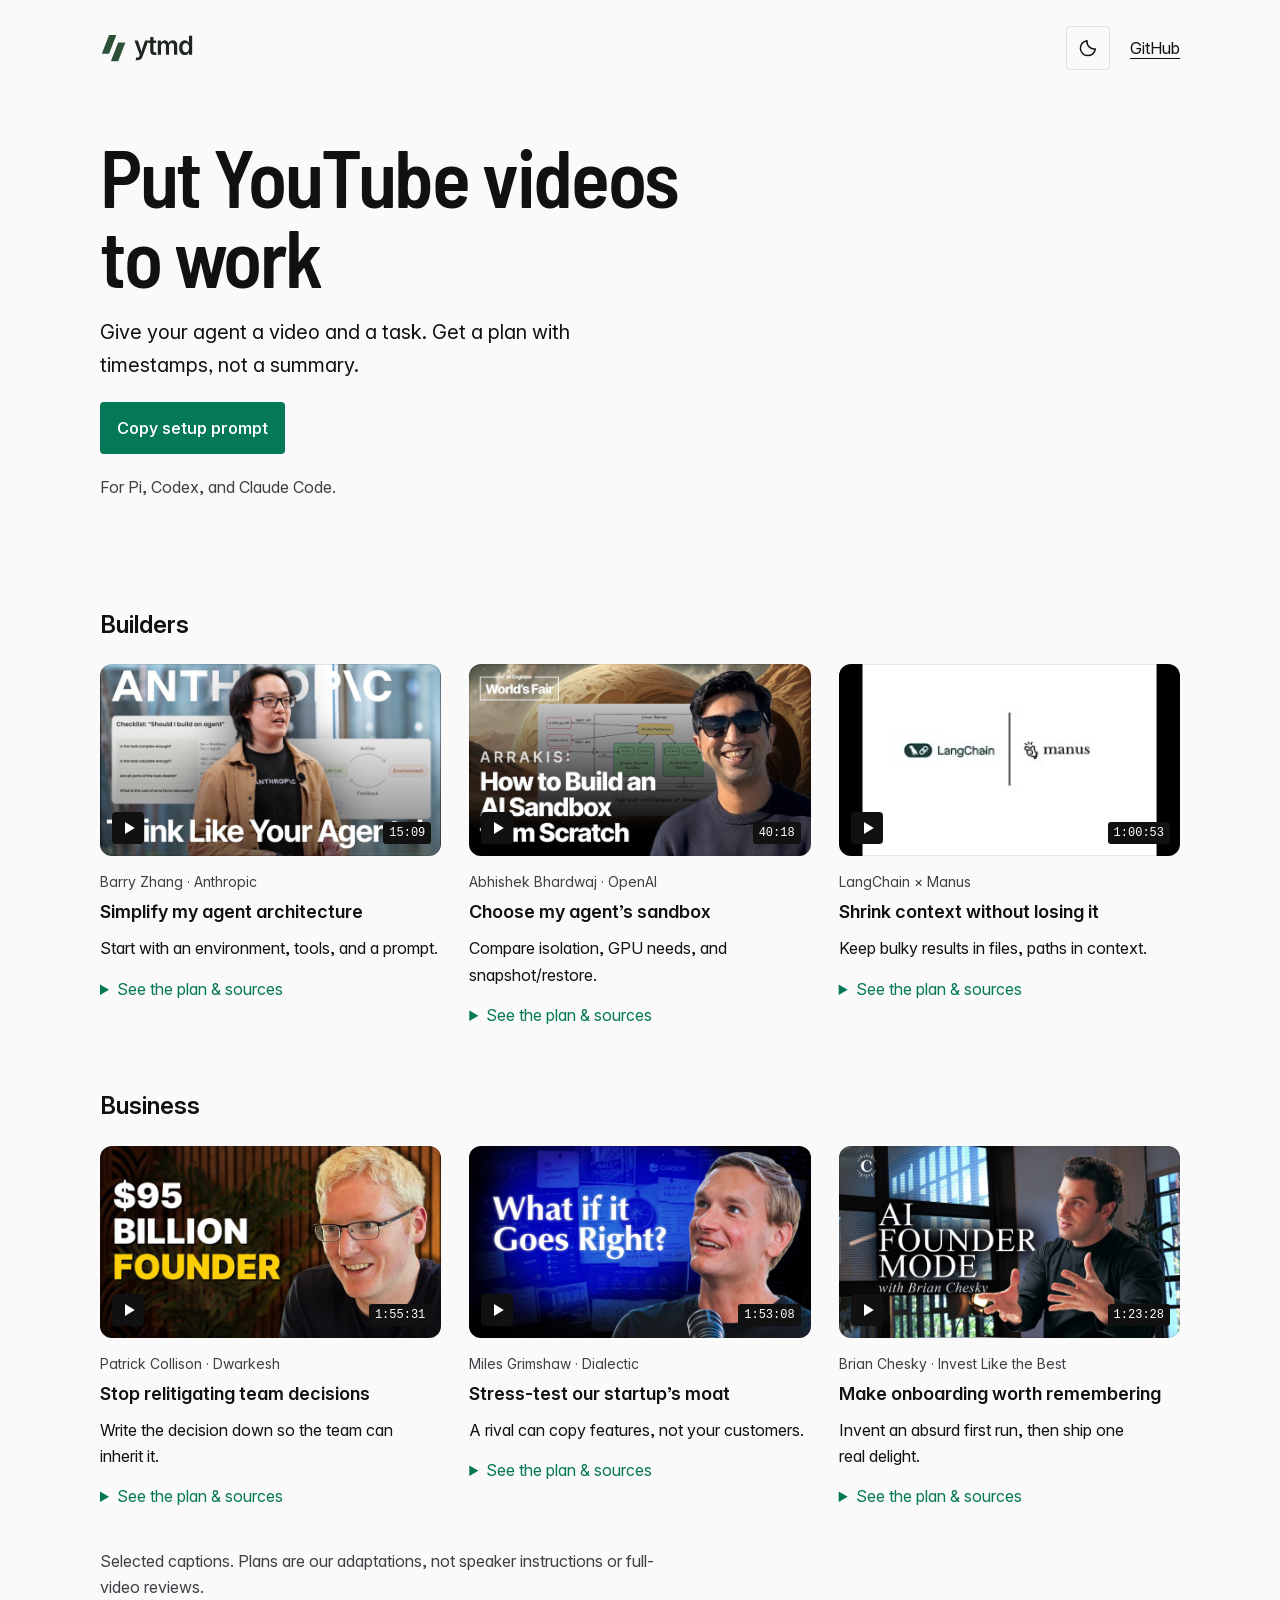
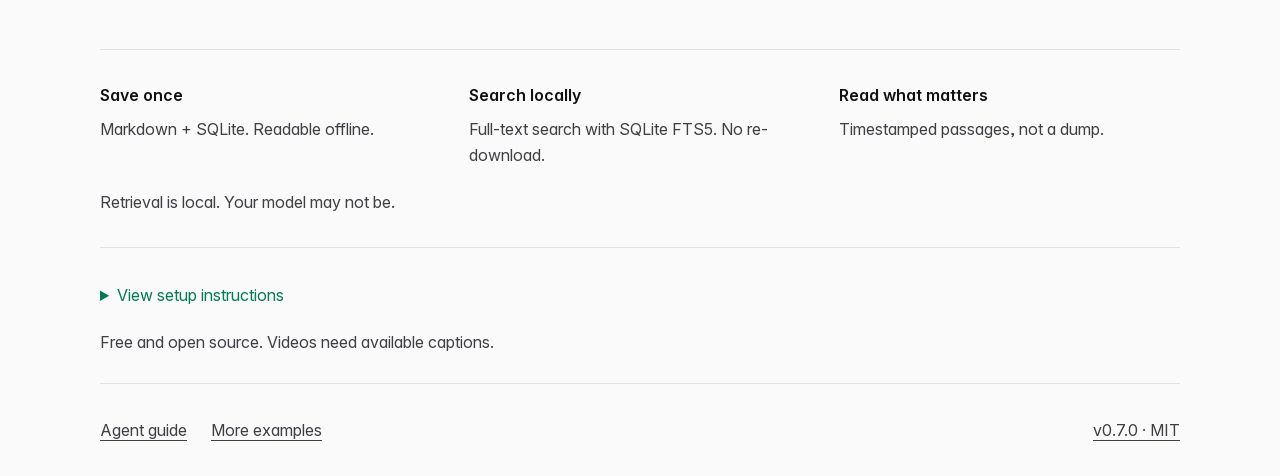
==== commit c13d9da4: "Cut v0.7.0 so install paths pick up playlists and useful caption failures. Pin the Homebrew formula " ====
--- a/site/index.html
+++ b/site/index.html
@@ -28,7 +28,7 @@
   <link rel="preload" href="./assets/InterVariable.woff2" as="font" type="font/woff2" crossorigin>
   <link rel="stylesheet" href="./style.css?v=0.5.0-clarity1">
   <script src="./app.js?v=0.5.0-clarity1" defer></script>
-  <script type="application/ld+json">{"@context":"https://schema.org","@type":"SoftwareApplication","name":"ytmd","url":"https://gvkhosla.github.io/ytmd/","description":"Local captions, chapter reads, and timestamped evidence for understanding and applying YouTube videos with an existing agent.","applicationCategory":"DeveloperApplication","operatingSystem":"macOS, Linux","softwareVersion":"0.6.0","license":"https://github.com/gvkhosla/ytmd/blob/v0.6.0/LICENSE","offers":{"@type":"Offer","price":"0","priceCurrency":"USD"}}</script>
+  <script type="application/ld+json">{"@context":"https://schema.org","@type":"SoftwareApplication","name":"ytmd","url":"https://gvkhosla.github.io/ytmd/","description":"Local captions, chapter reads, and timestamped evidence for understanding and applying YouTube videos with an existing agent.","applicationCategory":"DeveloperApplication","operatingSystem":"macOS, Linux","softwareVersion":"0.7.0","license":"https://github.com/gvkhosla/ytmd/blob/v0.7.0/LICENSE","offers":{"@type":"Offer","price":"0","priceCurrency":"USD"}}</script>
 </head>
 <body>
   <a class="skip-link" href="#main">Skip to content</a>
@@ -238,7 +238,7 @@
       <p class="requirements">Free and open source. Videos need available captions.</p>
     </section>
   </main>
-  <footer class="site-footer page-width"><nav aria-label="Documentation"><a href="./llms.txt">Agent guide</a><a href="https://github.com/gvkhosla/ytmd/blob/main/examples/README.md">More examples</a></nav><a href="https://github.com/gvkhosla/ytmd/releases/tag/v0.6.0">v0.6.0 · MIT</a></footer>
+  <footer class="site-footer page-width"><nav aria-label="Documentation"><a href="./llms.txt">Agent guide</a><a href="https://github.com/gvkhosla/ytmd/blob/main/examples/README.md">More examples</a></nav><a href="https://github.com/gvkhosla/ytmd/releases/tag/v0.7.0">v0.7.0 · MIT</a></footer>
   <noscript><p class="page-width no-script">Open “View setup instructions” to copy the prompt manually.</p></noscript>
   <p id="copy-status" class="copy-status" role="status" aria-live="polite"></p>
 </body>
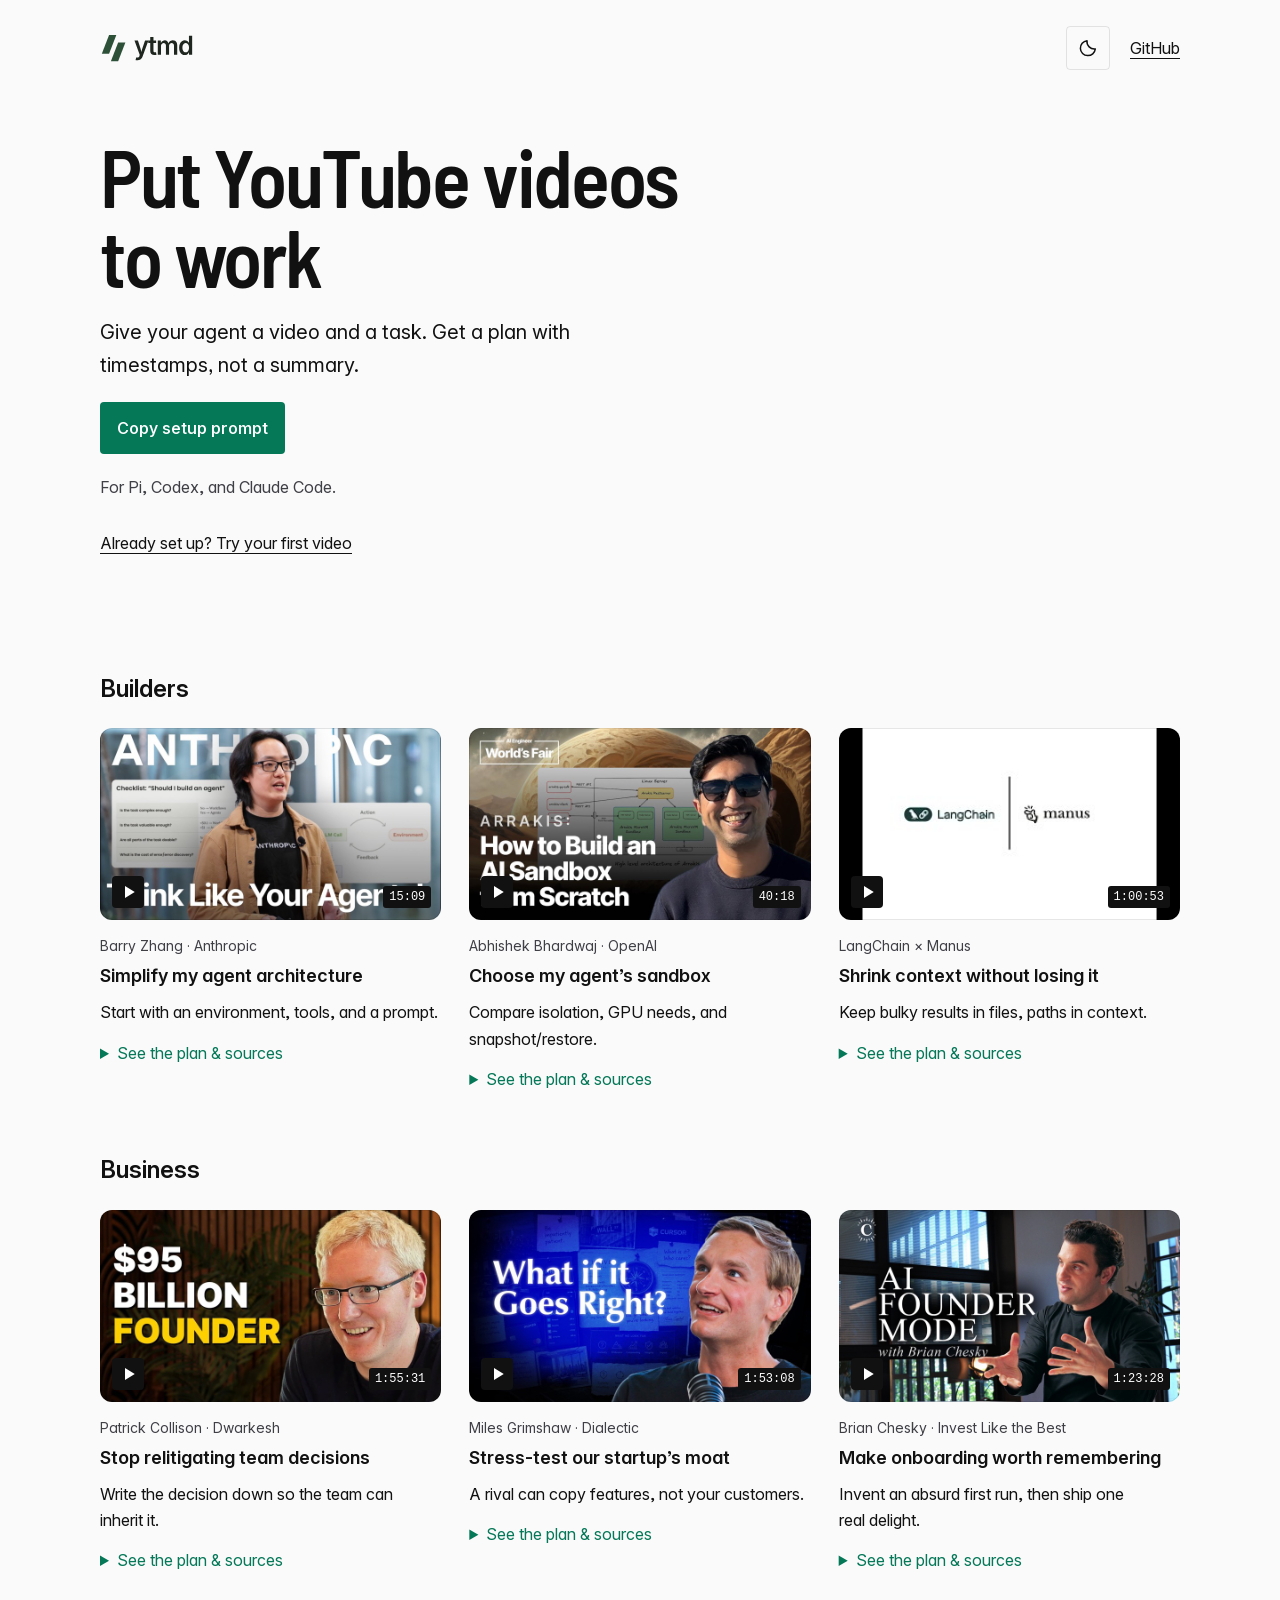
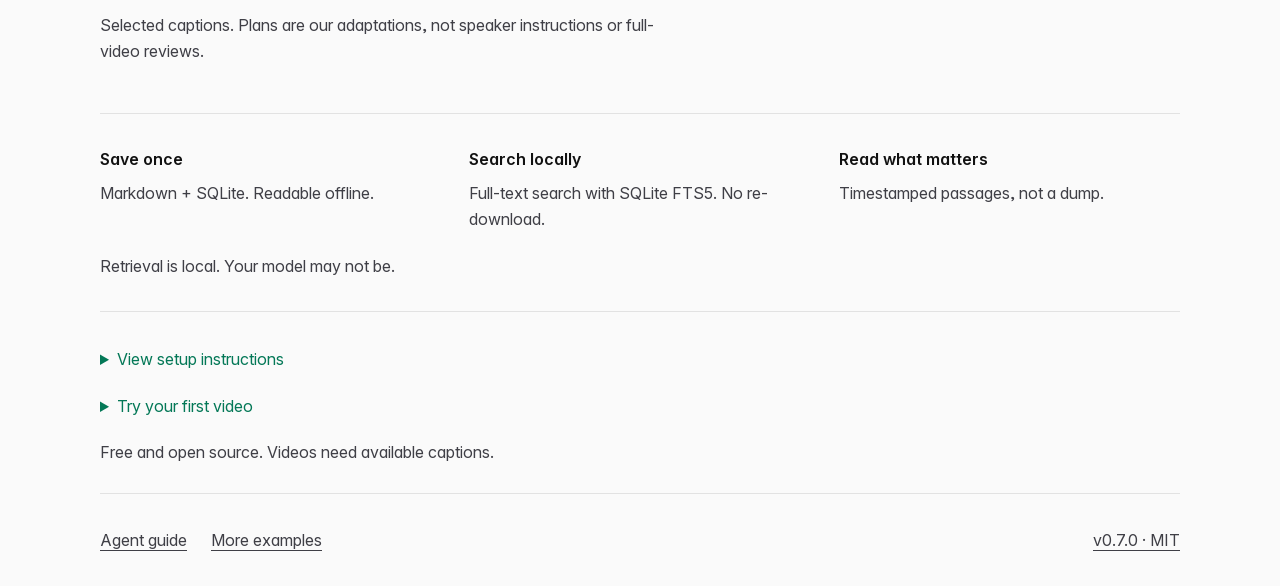
==== commit 477f1b5b: "Add concrete first-video handoff to landing page" ====
--- a/site/index.html
+++ b/site/index.html
@@ -26,8 +26,8 @@
   <link rel="icon" type="image/svg+xml" href="./assets/favicon.svg">
   <link rel="preload" href="./assets/BarlowSemiCondensed-SemiBold.ttf" as="font" type="font/ttf" crossorigin>
   <link rel="preload" href="./assets/InterVariable.woff2" as="font" type="font/woff2" crossorigin>
-  <link rel="stylesheet" href="./style.css?v=0.5.0-clarity1">
-  <script src="./app.js?v=0.5.0-clarity1" defer></script>
+  <link rel="stylesheet" href="./style.css?v=0.7.0-first-use1">
+  <script src="./app.js?v=0.7.0-first-use1" defer></script>
   <script type="application/ld+json">{"@context":"https://schema.org","@type":"SoftwareApplication","name":"ytmd","url":"https://gvkhosla.github.io/ytmd/","description":"Local captions, chapter reads, and timestamped evidence for understanding and applying YouTube videos with an existing agent.","applicationCategory":"DeveloperApplication","operatingSystem":"macOS, Linux","softwareVersion":"0.7.0","license":"https://github.com/gvkhosla/ytmd/blob/v0.7.0/LICENSE","offers":{"@type":"Offer","price":"0","priceCurrency":"USD"}}</script>
 </head>
 <body>
@@ -51,6 +51,7 @@
         <p>Give your agent a video and a task. Get a plan with timestamps, not a summary.</p>
         <button class="button" type="button" data-copy="agent-prompt" hidden>Copy setup prompt</button>
         <p class="compatibility">For Pi, Codex, and Claude Code.</p>
+        <a href="#first-use">Already set up? Try your first video</a>
         <noscript><a href="#install">Set up ytmd</a></noscript>
       </div>
     </section>
@@ -235,6 +236,12 @@
         <p>Then restart your agent and give it a video URL and a task.</p>
         <a href="https://github.com/gvkhosla/ytmd#install">Prefer the terminal?</a>
       </details>
+      <details id="first-use">
+        <summary>Try your first video</summary>
+        <p>After setup, restart your agent. Paste this request, or replace the video and task with your own:</p>
+        <p id="first-prompt">Help me simplify my agent architecture using this video: https://www.youtube.com/watch?v=D7_ipDqhtwk. Use ytmd to read relevant evidence. Explain the trade-offs and suggest one change to test. Cite timestamps, separate speaker claims from your adaptations, and say what you actually read.</p>
+        <p>Look for a proposed change, checkable timestamps, and an explanation of what was read—not a claim to have reviewed the whole talk.</p>
+      </details>
       <p class="requirements">Free and open source. Videos need available captions.</p>
     </section>
   </main>
--- a/site/style.css
+++ b/site/style.css
@@ -83,6 +83,7 @@
 .button:hover { background: var(--green-hover); }
 .button:focus-visible { outline-color: var(--green); }
 .compatibility { color: var(--muted); font-size: 1rem; }
+.pitch > a { display: inline-flex; align-items: center; min-height: 44px; }
 .video-group { margin-top: 48px; }
 .video-group > h2 { margin-bottom: 20px; }
 .video-grid { display: grid; grid-template-columns: repeat(3, minmax(0, 1fr)); gap: 28px; align-items: start; }
@@ -122,8 +123,8 @@
 .pipeline dd { margin-top: 8px; color: var(--muted); font-size: 1rem; max-width: 36ch; }
 .local-note { margin-top: 20px; font-size: 1rem; color: var(--muted); }
 .setup { margin-top: 12px; padding-top: 12px; }
-#install > p { margin-block: 12px; font-size: 1rem; max-width: 65ch; }
-#agent-prompt { padding: 20px; background: var(--selected); border-radius: 4px; overflow-wrap: anywhere; }
+.setup details > p { margin-block: 12px; font-size: 1rem; max-width: 65ch; }
+#agent-prompt, #first-prompt { padding: 20px; background: var(--selected); border-radius: 4px; overflow-wrap: anywhere; }
 #install > a { display: inline-flex; align-items: center; min-height: 44px; font-size: 1rem; }
 .requirements { margin-top: 10px; color: var(--muted); font-size: 1rem; }
 .site-footer { display: flex; align-items: center; justify-content: space-between; gap: 24px; padding-block: 24px; margin-top: 28px; border-top: 1px solid var(--line); color: var(--muted); font-size: 1rem; font-weight: 400; }
